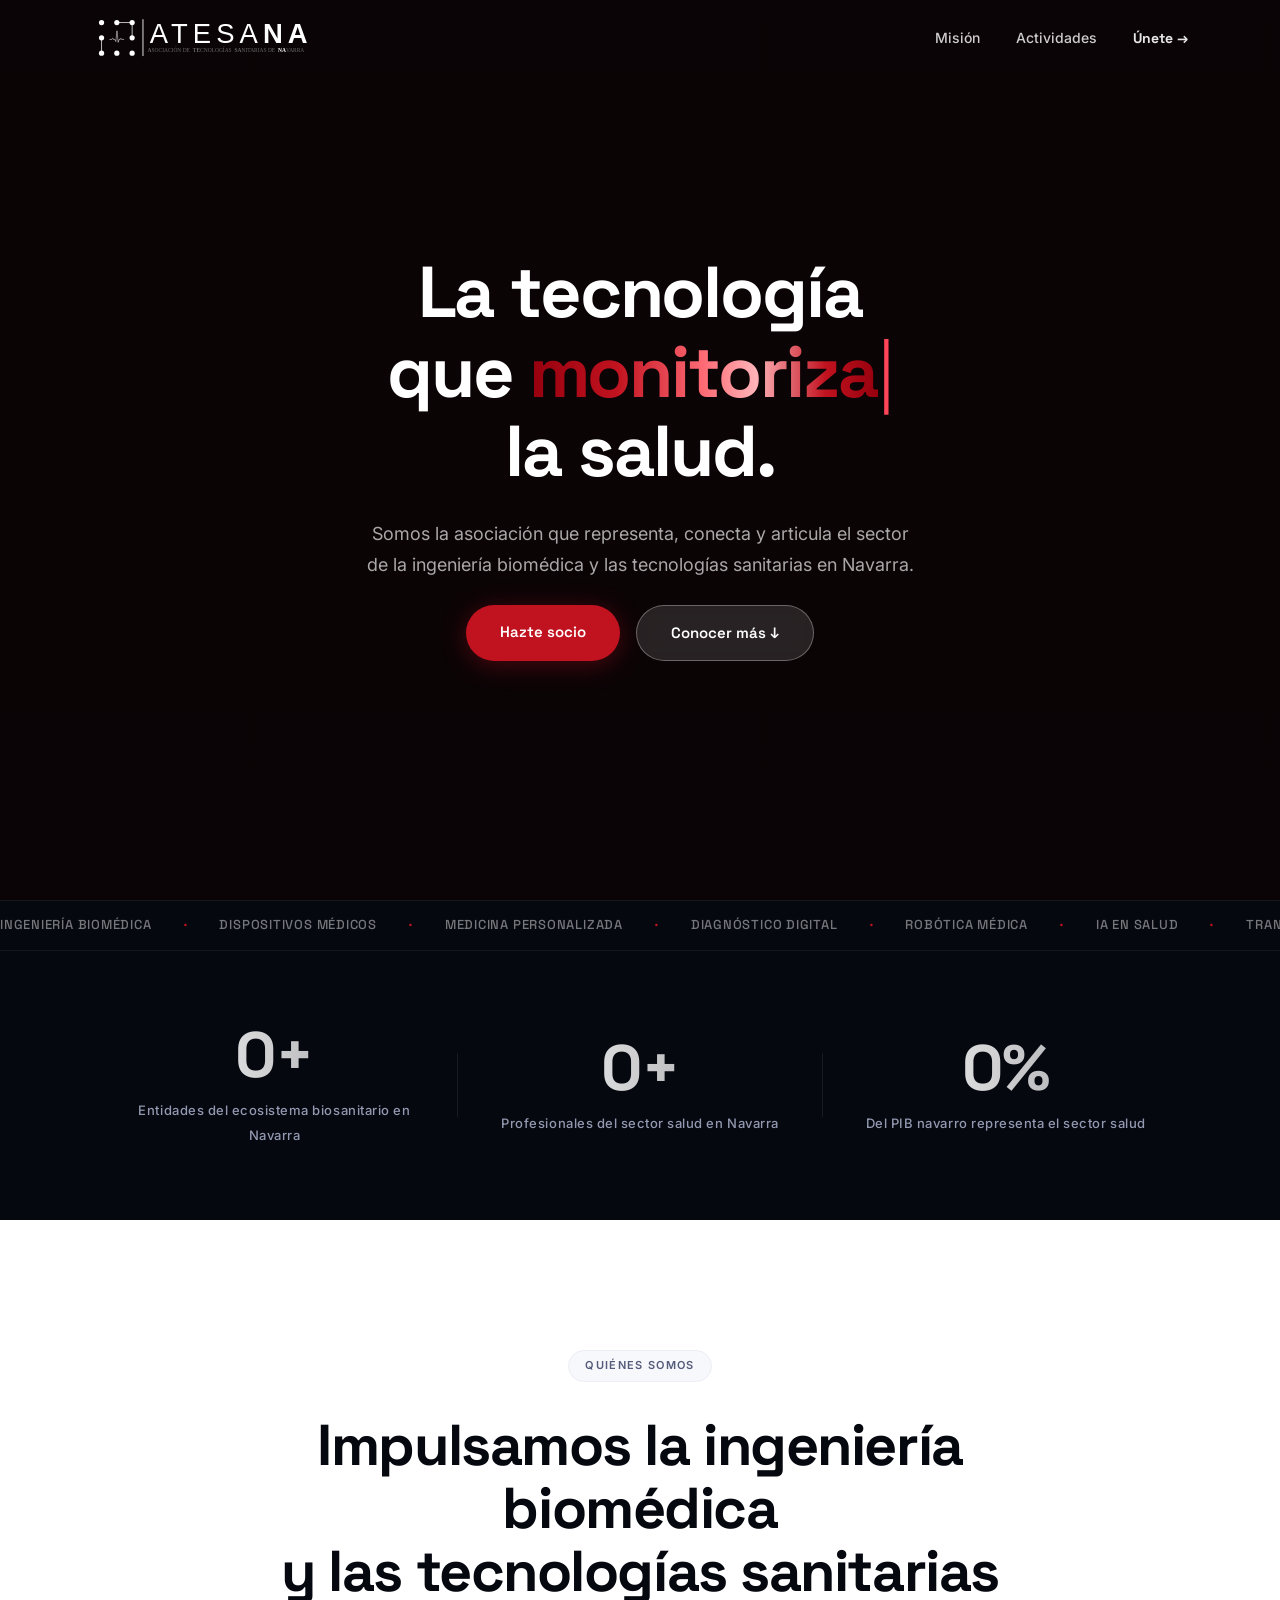
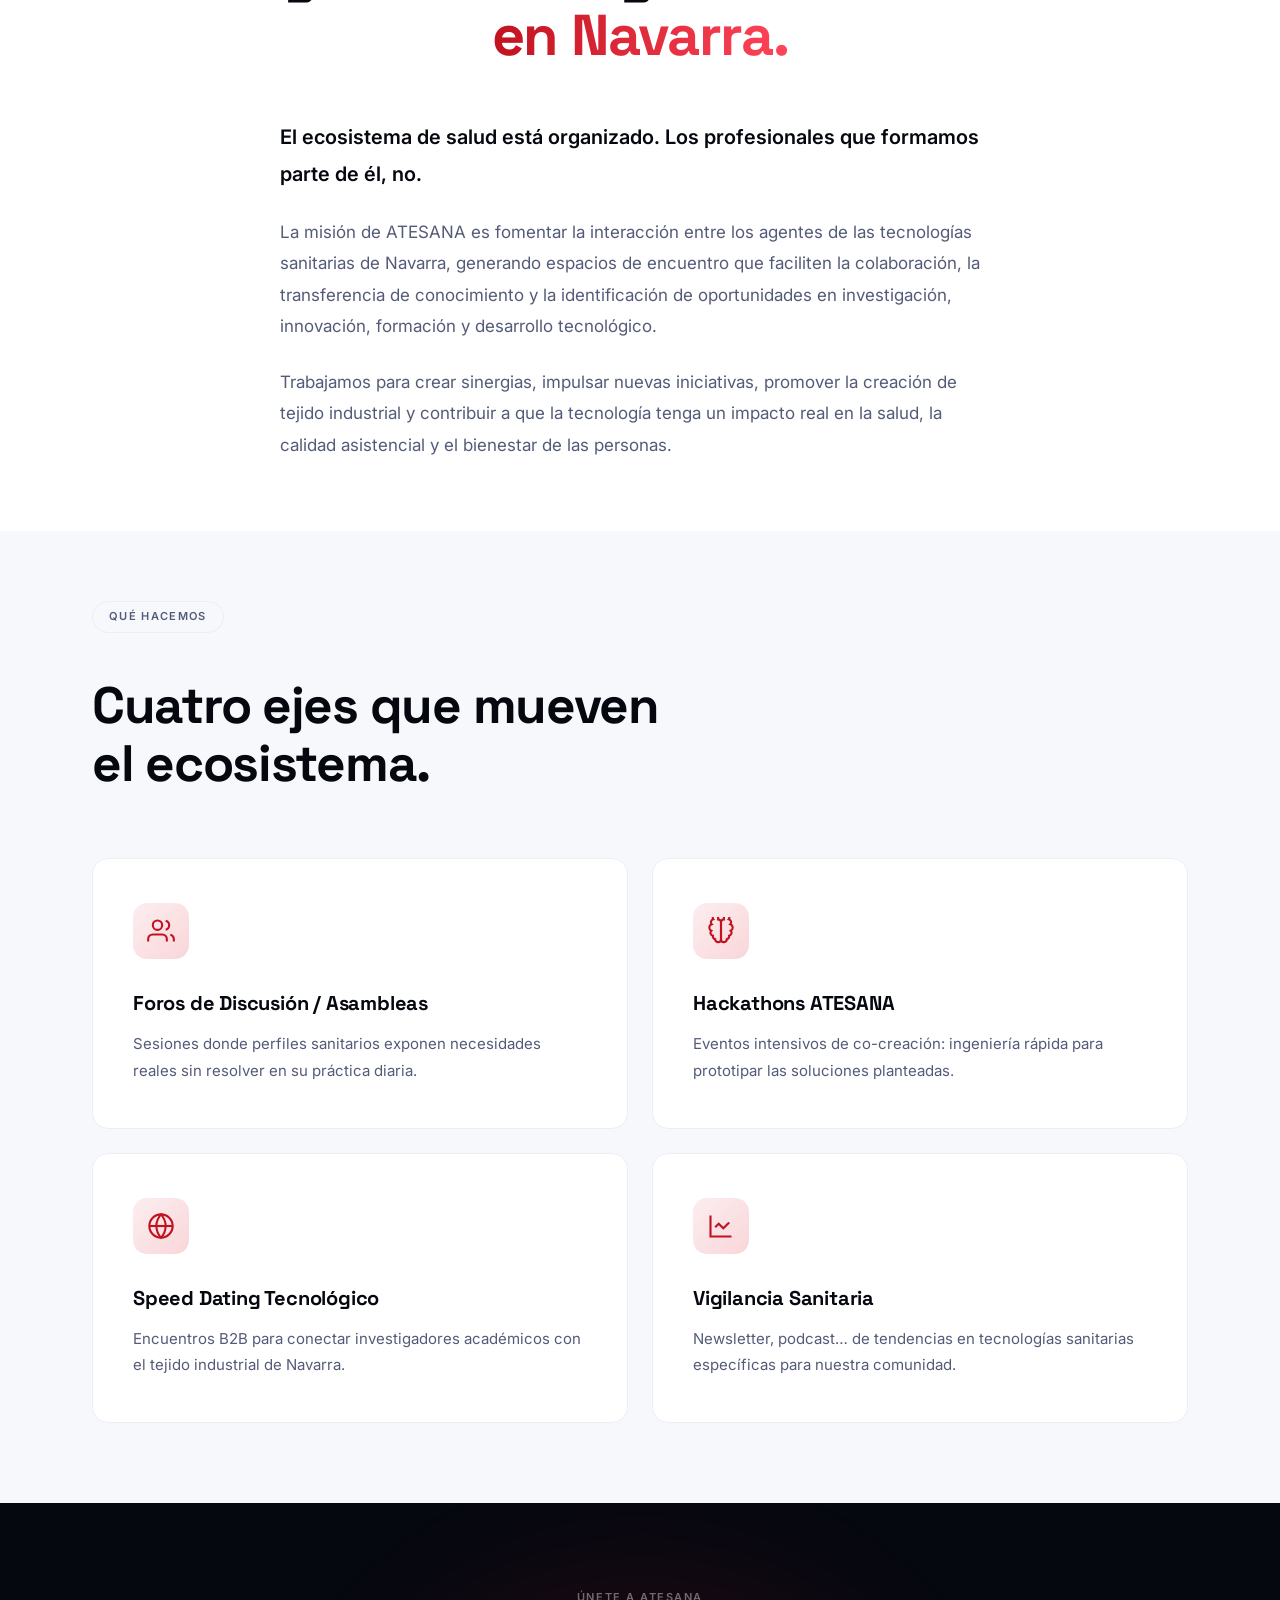
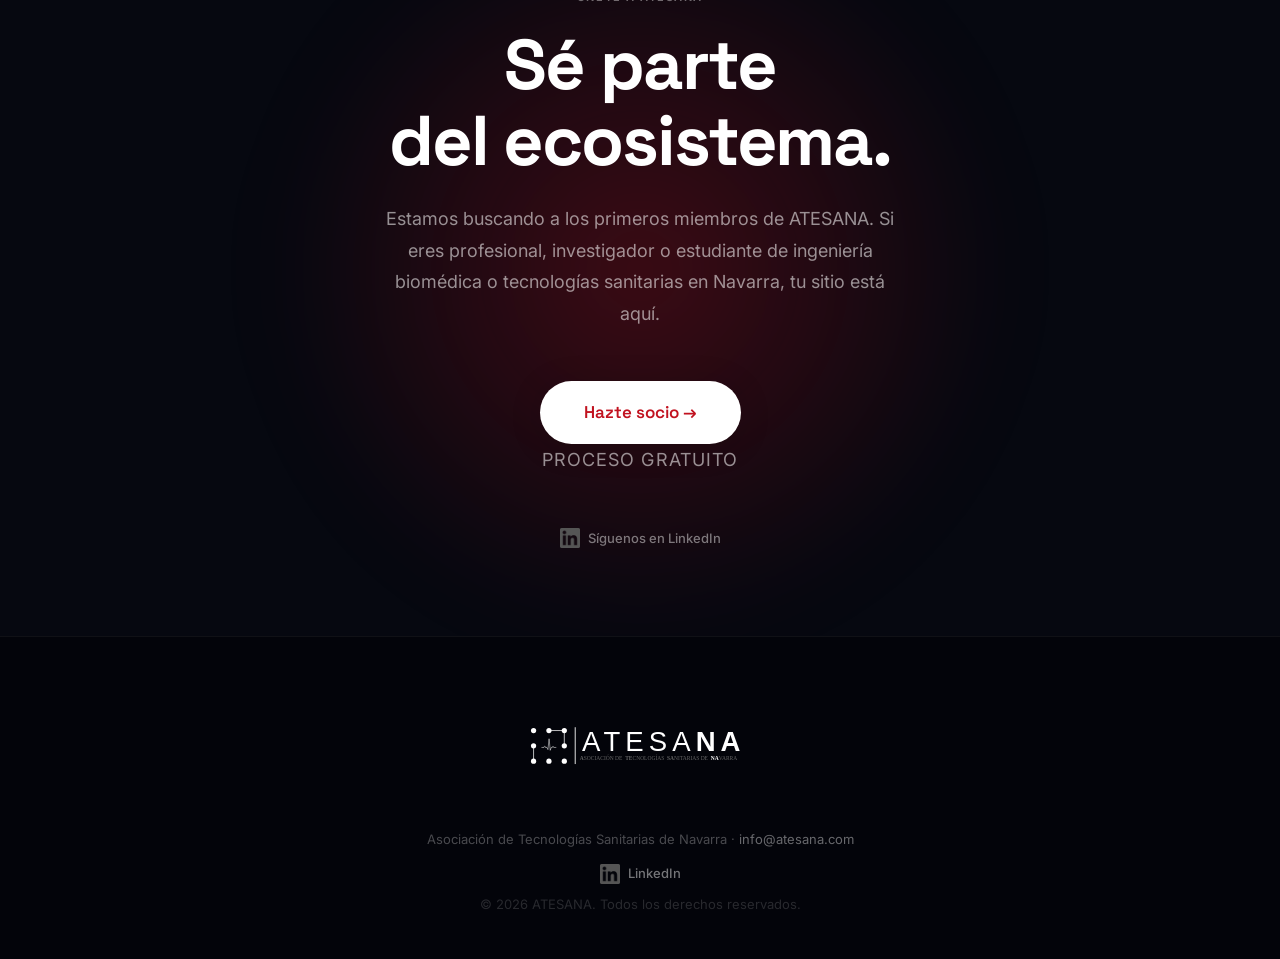
==== index.html @ e088c0d7 "Actualizar textos y espaciados de misión y actividades - Nuevos textos sección misión con tres párra" ====
<!DOCTYPE html>
<html lang="es">
<head>
  <meta charset="UTF-8" />
  <meta name="viewport" content="width=device-width, initial-scale=1.0" />
  <meta name="description" content="ATESANA — Asociación de Tecnologías Sanitarias de Navarra. Impulsamos el ecosistema de innovación en ingeniería biomédica y tecnologías sanitarias." />
  <title>ATESANA — Tecnologías Sanitarias de Navarra</title>
  <link rel="icon" type="image/svg+xml" href="icono.svg" />
<link rel="stylesheet" href="style.css" />
  <link rel="preconnect" href="https://fonts.googleapis.com" />
  <link rel="preconnect" href="https://fonts.gstatic.com" crossorigin />
  <link href="https://fonts.googleapis.com/css2?family=Space+Grotesk:wght@400;500;600;700&family=Inter:wght@400;500&display=swap" rel="stylesheet" />
</head>
<body>

  <!-- NAVBAR -->
  <header class="navbar" id="navbar">
    <div class="container navbar-inner">
      <a href="#" class="logo-wrap">
        <img src="logo_blanco.svg" alt="ATESANA" class="logo-img logo-white" />
        <img src="logo_neutro.svg" alt="ATESANA" class="logo-img logo-dark" />
      </a>
      <nav class="nav-links" id="navLinks">
        <a href="#mision">Misión</a>
        <a href="#actividades">Actividades</a>
        <a href="#afiliacion" class="btn-nav">Únete →</a>
      </nav>
      <button class="hamburger" id="hamburger" aria-label="Abrir menú">
        <span></span><span></span><span></span>
      </button>
    </div>
  </header>

  <!-- HERO -->
  <section class="hero">
    <!-- Vídeo de fondo -->
    <div class="hero-video-wrap">
      <video autoplay muted loop playsinline class="hero-video">
        <source src="ecg.mp4" type="video/mp4" />
      </video>
    </div>
    <!-- Overlay siempre visible, independiente del vídeo -->
    <div class="hero-overlay"></div>

    <div class="container hero-content">
      <h1 class="hero-title">
        <span class="line">La tecnología</span>
        <span class="line line-typewriter">que <em id="typewriter"></em><span class="cursor">|</span></span>
        <span class="line">la salud.</span>
      </h1>
      <p class="hero-sub">
        Somos la asociación que representa, conecta y articula el sector de la ingeniería
        biomédica y las tecnologías sanitarias en Navarra.
      </p>
      <div class="hero-ctas">
        <a href="https://docs.google.com/forms/d/e/1FAIpQLScnvJoT0B8Ntty9Krdf-9sTuZpqs_pztrexTk3yPYQYwxXymA/viewform" target="_blank" rel="noopener noreferrer" class="btn btn-primary">Hazte socio</a>
        <a href="#mision" class="btn btn-outline-white">Conocer más ↓</a>
      </div>
    </div>

  </section>

  <!-- TICKER -->
  <div class="ticker">
    <div class="ticker-track">
      <span>Ingeniería Biomédica</span><span class="ticker-dot">·</span>
      <span>Dispositivos Médicos</span><span class="ticker-dot">·</span>
      <span>Medicina Personalizada</span><span class="ticker-dot">·</span>
      <span>Diagnóstico Digital</span><span class="ticker-dot">·</span>
      <span>Robótica Médica</span><span class="ticker-dot">·</span>
      <span>IA en Salud</span><span class="ticker-dot">·</span>
      <span>Transferencia Tecnológica</span><span class="ticker-dot">·</span>
      <span>I+D+i Sanitario</span><span class="ticker-dot">·</span>
      <span>Telemedicina</span><span class="ticker-dot">·</span>
      <span>Biomecánica</span><span class="ticker-dot">·</span>
      <span>Bioinformática</span><span class="ticker-dot">·</span>
      <span>eHealth</span><span class="ticker-dot">·</span>
      <span>mHealth</span><span class="ticker-dot">·</span>
      <span>Wearables</span><span class="ticker-dot">·</span>
      <span>MedTech</span><span class="ticker-dot">·</span>
      <span>Biosensores</span><span class="ticker-dot">·</span>
      <span>Neuromodulación</span><span class="ticker-dot">·</span>
      <span>Gemelos Digitales</span><span class="ticker-dot">·</span>
      <span>Organ-on-a-chip</span><span class="ticker-dot">·</span>
      <span>Telemonitorización</span><span class="ticker-dot">·</span>
      <!-- duplicado para loop continuo -->
      <span>Ingeniería Biomédica</span><span class="ticker-dot">·</span>
      <span>Dispositivos Médicos</span><span class="ticker-dot">·</span>
      <span>Medicina Personalizada</span><span class="ticker-dot">·</span>
      <span>Diagnóstico Digital</span><span class="ticker-dot">·</span>
      <span>Robótica Médica</span><span class="ticker-dot">·</span>
      <span>IA en Salud</span><span class="ticker-dot">·</span>
      <span>Transferencia Tecnológica</span><span class="ticker-dot">·</span>
      <span>I+D+i Sanitario</span><span class="ticker-dot">·</span>
      <span>Telemedicina</span><span class="ticker-dot">·</span>
      <span>Biomecánica</span><span class="ticker-dot">·</span>
      <span>Bioinformática</span><span class="ticker-dot">·</span>
      <span>eHealth</span><span class="ticker-dot">·</span>
      <span>mHealth</span><span class="ticker-dot">·</span>
      <span>Wearables</span><span class="ticker-dot">·</span>
      <span>MedTech</span><span class="ticker-dot">·</span>
      <span>Biosensores</span><span class="ticker-dot">·</span>
      <span>Neuromodulación</span><span class="ticker-dot">·</span>
      <span>Gemelos Digitales</span><span class="ticker-dot">·</span>
      <span>Organ-on-a-chip</span><span class="ticker-dot">·</span>
      <span>Telemonitorización</span><span class="ticker-dot">·</span>
    </div>
  </div>

  <!-- STATS -->
  <section class="stats">
    <div class="container stats-inner">
      <div class="stat reveal">
        <span class="stat-num" data-target="80" data-suffix="+">0</span>
        <span class="stat-label">Entidades del ecosistema biosanitario en Navarra</span>
      </div>
      <div class="stat-divider"></div>
      <div class="stat reveal reveal-delay-1">
        <span class="stat-num" data-target="31000" data-suffix="+">0</span>
        <span class="stat-label">Profesionales del sector salud en Navarra</span>
      </div>
      <div class="stat-divider"></div>
      <div class="stat reveal reveal-delay-2">
        <span class="stat-num" data-target="11" data-suffix="%">0</span>
        <span class="stat-label">Del PIB navarro representa el sector salud</span>
      </div>
    </div>
  </section>

  <!-- MISIÓN -->
  <section class="mision" id="mision">
    <div class="container mision-inner">
      <div class="mision-tag reveal">Quiénes somos</div>
      <h2 class="mision-title reveal">
        Impulsamos la ingeniería biomédica<br />
        y las tecnologías sanitarias<br />
        <span class="gradient-text">en Navarra.</span>
      </h2>
      <div class="mision-cols">
        <p class="reveal">
          El ecosistema de salud está organizado. Los profesionales que formamos parte de él, no.
        </p>
        <p class="reveal reveal-delay-1">
          La misión de ATESANA es fomentar la interacción entre los agentes de las tecnologías
          sanitarias de Navarra, generando espacios de encuentro que faciliten la colaboración,
          la transferencia de conocimiento y la identificación de oportunidades en investigación,
          innovación, formación y desarrollo tecnológico.
        </p>
        <p class="reveal reveal-delay-2">
          Trabajamos para crear sinergias, impulsar nuevas iniciativas, promover la creación de
          tejido industrial y contribuir a que la tecnología tenga un impacto real en la salud,
          la calidad asistencial y el bienestar de las personas.
        </p>
      </div>
    </div>
  </section>

  <!-- ACTIVIDADES -->
  <section class="beneficios" id="actividades">
    <div class="container">
      <div class="section-head reveal">
        <span class="mision-tag">Qué hacemos</span>
        <h2>Cuatro ejes que mueven<br />el ecosistema.</h2>
      </div>
      <div class="cards">
        <div class="card reveal">
          <div class="card-icon">
            <svg width="28" height="28" viewBox="0 0 24 24" fill="none" stroke="currentColor" stroke-width="1.8"><path d="M17 21v-2a4 4 0 0 0-4-4H5a4 4 0 0 0-4 4v2"/><circle cx="9" cy="7" r="4"/><path d="M23 21v-2a4 4 0 0 0-3-3.87"/><path d="M16 3.13a4 4 0 0 1 0 7.75"/></svg>
          </div>
          <h3>Foros de Discusión / Asambleas</h3>
          <p>Sesiones donde perfiles sanitarios exponen necesidades reales sin resolver en su práctica diaria.</p>
        </div>
        <div class="card reveal reveal-delay-1">
          <div class="card-icon">
            <svg width="28" height="28" viewBox="0 0 24 24" fill="none" stroke="currentColor" stroke-width="1.8"><path d="M9.5 2A2.5 2.5 0 0 1 12 4.5v15a2.5 2.5 0 0 1-4.96-.46 2.5 2.5 0 0 1-1.98-3 2.5 2.5 0 0 1-1.32-4.24 3 3 0 0 1 .34-5.58 2.5 2.5 0 0 1 1.32-4.24 2.5 2.5 0 0 1 4.1-2.98Z"/><path d="M14.5 2A2.5 2.5 0 0 0 12 4.5v15a2.5 2.5 0 0 0 4.96-.46 2.5 2.5 0 0 0 1.98-3 2.5 2.5 0 0 0 1.32-4.24 3 3 0 0 0-.34-5.58 2.5 2.5 0 0 0-1.32-4.24 2.5 2.5 0 0 0-4.1-2.98Z"/></svg>
          </div>
          <h3>Hackathons ATESANA</h3>
          <p>Eventos intensivos de co-creación: ingeniería rápida para prototipar las soluciones planteadas.</p>
        </div>
        <div class="card reveal reveal-delay-2">
          <div class="card-icon">
            <svg width="28" height="28" viewBox="0 0 24 24" fill="none" stroke="currentColor" stroke-width="1.8"><circle cx="12" cy="12" r="10"/><line x1="2" y1="12" x2="22" y2="12"/><path d="M12 2a15.3 15.3 0 0 1 4 10 15.3 15.3 0 0 1-4 10 15.3 15.3 0 0 1-4-10 15.3 15.3 0 0 1 4-10z"/></svg>
          </div>
          <h3>Speed Dating Tecnológico</h3>
          <p>Encuentros B2B para conectar investigadores académicos con el tejido industrial de Navarra.</p>
        </div>
        <div class="card reveal reveal-delay-3">
          <div class="card-icon">
            <svg width="28" height="28" viewBox="0 0 24 24" fill="none" stroke="currentColor" stroke-width="1.8"><path d="M3 3v18h18"/><path d="m19 9-5 5-4-4-3 3"/></svg>
          </div>
          <h3>Vigilancia Sanitaria</h3>
          <p>Newsletter, podcast… de tendencias en tecnologías sanitarias específicas para nuestra comunidad.</p>
        </div>
      </div>
    </div>
  </section>

  <!-- CTA -->
  <section class="cta-section" id="afiliacion">
    <div class="cta-deco"><div class="cta-blob"></div></div>
    <div class="container cta-inner reveal">
      <span class="eyebrow eyebrow-white">Únete a ATESANA</span>
      <h2>Sé parte<br />del ecosistema.</h2>
      <p>
        Estamos buscando a los primeros miembros de ATESANA. Si eres profesional,
        investigador o estudiante de ingeniería biomédica o tecnologías sanitarias
        en Navarra, tu sitio está aquí.
      </p>
      <a href="https://docs.google.com/forms/d/e/1FAIpQLScnvJoT0B8Ntty9Krdf-9sTuZpqs_pztrexTk3yPYQYwxXymA/viewform" target="_blank" rel="noopener noreferrer" class="btn btn-white">
        Hazte socio →
      </a>
      <p class="cta-note">Proceso gratuito</p>
      <a href="https://www.linkedin.com/company/atesana/" target="_blank" rel="noopener noreferrer" class="linkedin-link">
        <img src="gray.png" alt="LinkedIn" class="linkedin-logo-img" width="20" height="20" style="width:20px;height:20px;object-fit:contain;flex-shrink:0;" />
        Síguenos en LinkedIn
      </a>
    </div>
  </section>

  <!-- FOOTER -->
  <footer class="footer">
    <div class="container footer-inner">
      <img src="logo_blanco.svg" alt="ATESANA" class="footer-logo-img" />
      <p>Asociación de Tecnologías Sanitarias de Navarra · <a href="mailto:info@atesana.com">info@atesana.com</a></p>
      <a href="https://www.linkedin.com/company/atesana/" target="_blank" rel="noopener noreferrer" class="linkedin-link linkedin-link-footer">
        <img src="gray.png" alt="LinkedIn" class="linkedin-logo-img" width="20" height="20" style="width:20px;height:20px;object-fit:contain;flex-shrink:0;" />
        LinkedIn
      </a>
      <p class="footer-copy">© 2026 ATESANA. Todos los derechos reservados.</p>
    </div>
  </footer>

  <script>
    // Navbar scroll
    const navbar = document.getElementById('navbar');
    window.addEventListener('scroll', () => {
      navbar.classList.toggle('scrolled', window.scrollY > 60);
    });

    // Hamburger
    const hamburger = document.getElementById('hamburger');
    const navLinks = document.getElementById('navLinks');
    hamburger.addEventListener('click', () => {
      navLinks.classList.toggle('open');
      hamburger.classList.toggle('active');
    });
    navLinks.querySelectorAll('a').forEach(link => {
      link.addEventListener('click', () => {
        navLinks.classList.remove('open');
        hamburger.classList.remove('active');
      });
    });

    // Scroll reveal
    const revealObserver = new IntersectionObserver((entries) => {
      entries.forEach(e => { if (e.isIntersecting) e.target.classList.add('visible'); });
    }, { threshold: 0.1 });
    document.querySelectorAll('.reveal').forEach(el => revealObserver.observe(el));

    // Typewriter
    const words = ['monitoriza', 'diagnostica', 'personaliza', 'reinventa'];
    let wi = 0, ci = 0, deleting = false;
    const tw = document.getElementById('typewriter');
    function type() {
      const word = words[wi];
      if (!deleting) {
        tw.textContent = word.slice(0, ++ci);
        if (ci === word.length) { deleting = true; setTimeout(type, 1800); return; }
      } else {
        tw.textContent = word.slice(0, --ci);
        if (ci === 0) { deleting = false; wi = (wi + 1) % words.length; }
      }
      setTimeout(type, deleting ? 60 : 100);
    }
    type();

    // Counter animation — se repite cada vez que entra en pantalla
    const counterTimers = new Map();
    const counterObserver = new IntersectionObserver((entries) => {
      entries.forEach(e => {
        const el = e.target;
        if (el.dataset.static) return;
        if (counterTimers.has(el)) { clearInterval(counterTimers.get(el)); counterTimers.delete(el); }
        if (!e.isIntersecting) {
          el.textContent = '0' + (el.dataset.suffix || '');
          return;
        }
        const target = +el.dataset.target;
        const suffix = el.dataset.suffix || '';
        let current = 0;
        const step = target / 60;
        const timer = setInterval(() => {
          current = Math.min(current + step, target);
          el.textContent = Math.round(current).toLocaleString('es-ES') + suffix;
          if (current >= target) { clearInterval(timer); counterTimers.delete(el); }
        }, 1600 / 60);
        counterTimers.set(el, timer);
      });
    }, { threshold: 0.5 });
    document.querySelectorAll('.stat-num').forEach(el => counterObserver.observe(el));

    // ECG line draw
    const ecgLine = document.querySelector('.ecg-line');
    if (ecgLine) {
      const len = 2000;
      ecgLine.style.strokeDasharray = len;
      ecgLine.style.strokeDashoffset = len;
      setTimeout(() => {
        ecgLine.style.transition = 'stroke-dashoffset 2.5s ease';
        ecgLine.style.strokeDashoffset = 0;
      }, 600);
    }
  </script>

</body>
</html>
---- style.css ----
/* ===== Reset ===== */
*, *::before, *::after { box-sizing: border-box; margin: 0; padding: 0; }

:root {
  --blue:      #C1121F;
  --blue-lt:   #FF4558;
  --blue-dk:   #96000D;
  --black:     #060810;
  --gray-50:   #F7F8FC;
  --gray-100:  #EDEEF4;
  --gray-400:  #9299B0;
  --gray-600:  #545B78;
  --white:     #FFFFFF;
  --radius:    16px;
  --font-head: 'Space Grotesk', sans-serif;
  --font-body: 'Inter', sans-serif;
}

html { scroll-behavior: smooth; }
body {
  font-family: var(--font-body);
  color: var(--black);
  background: var(--white);
  line-height: 1.6;
  overflow-x: hidden;
}
.container { max-width: 1160px; margin: 0 auto; padding: 0 32px; }

/* ===== Scroll Reveal ===== */
.reveal {
  opacity: 0;
  transform: translateY(32px);
  transition: opacity .75s cubic-bezier(.16,1,.3,1), transform .75s cubic-bezier(.16,1,.3,1);
}
.reveal.visible { opacity: 1; transform: none; }
.reveal-delay-1 { transition-delay: .12s; }
.reveal-delay-2 { transition-delay: .24s; }
.reveal-delay-3 { transition-delay: .36s; }

/* ===== Buttons ===== */
.btn {
  display: inline-block;
  padding: 15px 34px;
  border-radius: 100px;
  font-family: var(--font-head);
  font-weight: 600;
  font-size: 15px;
  text-decoration: none;
  cursor: pointer;
  transition: all .22s ease;
  white-space: nowrap;
}
.btn-primary {
  background: var(--blue);
  color: var(--white);
  box-shadow: 0 4px 24px rgba(193,18,31,.35);
}
.btn-primary:hover {
  background: var(--blue-dk);
  transform: translateY(-2px);
  box-shadow: 0 8px 32px rgba(193,18,31,.45);
}
.btn-outline-white {
  background: rgba(255,255,255,.12);
  color: var(--white);
  border: 1.5px solid rgba(255,255,255,.3);
  backdrop-filter: blur(8px);
}
.btn-outline-white:hover { background: rgba(255,255,255,.22); transform: translateY(-2px); }
.btn-white {
  background: var(--white);
  color: var(--blue);
  font-size: 17px;
  padding: 18px 44px;
  box-shadow: 0 4px 32px rgba(0,0,0,.15);
}
.btn-white:hover { transform: translateY(-2px); box-shadow: 0 10px 44px rgba(0,0,0,.2); }

/* ===== Navbar ===== */
.navbar {
  position: fixed;
  top: 0; left: 0; right: 0;
  z-index: 100;
  transition: background .35s, box-shadow .35s;
}
.navbar.scrolled {
  background: rgba(255,255,255,.94);
  backdrop-filter: blur(20px);
  box-shadow: 0 1px 0 var(--gray-100);
}
.navbar-inner {
  display: flex;
  align-items: center;
  justify-content: space-between;
  height: 76px;
}

/* Logo con símbolo + nombre + subtítulo */
.logo-wrap {
  display: flex;
  align-items: center;
  gap: 10px;
  text-decoration: none;
}
.logo-symbol {
  color: var(--blue);
  display: flex;
  align-items: center;
  justify-content: center;
  background: rgba(0,87,255,.12);
  border-radius: 8px;
  width: 36px; height: 36px;
  flex-shrink: 0;
  transition: background .3s;
}
.navbar.scrolled .logo-symbol { background: rgba(0,87,255,.1); }
.logo-img {
  height: 130px;
  width: auto;
  object-fit: contain;
  transition: opacity .3s;
}
.logo-white { display: block; }
.logo-dark  { display: none; }
.navbar.scrolled .logo-white { display: none; }
.navbar.scrolled .logo-dark  { display: block; }
.logo-text {
  display: flex;
  flex-direction: column;
  gap: 1px;
}
.logo-name {
  font-family: var(--font-head);
  font-size: 17px;
  font-weight: 700;
  color: var(--white);
  letter-spacing: .08em;
  line-height: 1;
  transition: color .3s;
}
.logo-sub {
  font-family: var(--font-body);
  font-size: 10px;
  font-weight: 400;
  color: rgba(255,255,255,.5);
  letter-spacing: .04em;
  line-height: 1;
  transition: color .3s;
}
.logo-sub b {
  font-weight: 700;
  color: var(--blue-lt);
}
.navbar.scrolled .logo-name { color: var(--black); }
.navbar.scrolled .logo-sub { color: var(--gray-400); }
.navbar.scrolled .logo-sub b { color: var(--blue); }

.nav-links { display: flex; align-items: center; gap: 36px; }
.nav-links a {
  font-size: 14px;
  font-weight: 500;
  color: rgba(255,255,255,.8);
  text-decoration: none;
  transition: color .2s;
}
.nav-links a:hover { color: var(--white); }
.navbar.scrolled .nav-links a { color: var(--gray-600); }
.navbar.scrolled .nav-links a:hover { color: var(--black); }
.btn-nav { color: rgba(255,255,255,.9) !important; font-weight: 700 !important; font-family: var(--font-head) !important; }
.navbar.scrolled .btn-nav { color: var(--blue) !important; }

.hamburger {
  display: none; flex-direction: column; gap: 5px;
  background: none; border: none; cursor: pointer; padding: 4px;
}
.hamburger span {
  display: block; width: 22px; height: 2px;
  background: var(--white); border-radius: 2px; transition: all .25s;
}
.navbar.scrolled .hamburger span { background: var(--black); }
.hamburger.active span:nth-child(1) { transform: translateY(7px) rotate(45deg); }
.hamburger.active span:nth-child(2) { opacity: 0; }
.hamburger.active span:nth-child(3) { transform: translateY(-7px) rotate(-45deg); }

/* ===== HERO ===== */
.hero {
  position: relative;
  height: 100vh;
  min-height: 600px;
  display: flex;
  align-items: center;
  justify-content: center;
  overflow: hidden;
  text-align: center;
  background: #0d0405; /* fallback si el vídeo no carga */
  padding-top: 136px;  /* navbar + margen superior */
  padding-bottom: 120px; /* respiro antes del ticker */
}

/* Video background */
.hero-video-wrap {
  position: absolute;
  inset: 0;
  z-index: 0;
}
.hero-video {
  width: 100%; height: 100%;
  object-fit: cover;
  object-position: center;
}

/* Overlay fuera del wrapper del vídeo, siempre visible */
.hero-overlay {
  position: absolute;
  inset: 0;
  z-index: 1;
  background: linear-gradient(
    180deg,
    rgba(10,4,6,.72) 0%,
    rgba(10,4,6,.55) 50%,
    rgba(10,4,6,.80) 100%
  );
}

/* ECG line decoration */
.hero-ecg-line {
  position: absolute;
  bottom: 80px; left: 0; right: 0;
  z-index: 3;
  height: 80px;
  opacity: .45;
}
.hero-ecg-line svg { width: 100%; height: 100%; }
.ecg-line {
  fill: none;
  stroke: #FF4558;
  stroke-width: 2;
  stroke-linecap: round;
  stroke-linejoin: round;
  filter: drop-shadow(0 0 6px rgba(255,69,88,.8));
}

/* Hero content */
.hero-content {
  position: relative;
  z-index: 4;
  max-width: 860px;
  padding-top: 0;
  padding-bottom: 0;
}
.hero-eyebrow {
  display: inline-block;
  font-size: 11px;
  font-weight: 600;
  letter-spacing: .18em;
  text-transform: uppercase;
  color: rgba(255,255,255,.55);
  margin-bottom: 16px;
}
.hero-title {
  font-family: var(--font-head);
  font-size: clamp(40px, 6vw, 72px);
  font-weight: 700;
  line-height: 1.05;
  letter-spacing: -.03em;
  color: var(--white);
  margin-bottom: 28px;
  display: flex;
  flex-direction: column;
  gap: 4px;
}
.hero-title .line { display: block; }
.hero-title .line-typewriter {
  display: block;
  min-height: 1.05em;
  white-space: nowrap;
}
.hero-title em {
  font-style: normal;
  background: linear-gradient(90deg, #96000D 0%, #C1121F 25%, #FF6B75 50%, #FFB3B8 65%, #C1121F 85%, #96000D 100%);
  -webkit-background-clip: text;
  -webkit-text-fill-color: transparent;
  background-clip: text;
}
.cursor {
  display: inline-block;
  color: #FF4558;
  animation: blink .7s step-end infinite;
  font-weight: 300;
}
@keyframes blink { 0%,100% { opacity: 1; } 50% { opacity: 0; } }

.hero-sub {
  font-size: 18px;
  color: rgba(255,255,255,.65);
  max-width: 560px;
  margin: 0 auto 24px;
  line-height: 1.75;
}
.hero-ctas { display: flex; gap: 16px; justify-content: center; flex-wrap: wrap; }

/* Scroll hint */
.hero-scroll-hint {
  position: absolute;
  bottom: 28px; left: 50%;
  transform: translateX(-50%);
  z-index: 4;
  display: flex;
  flex-direction: column;
  align-items: center;
  gap: 8px;
  color: rgba(255,255,255,.35);
  font-size: 10px;
  font-weight: 600;
  letter-spacing: .15em;
  text-transform: uppercase;
}
.scroll-line {
  width: 1px; height: 40px;
  background: linear-gradient(to bottom, rgba(255,255,255,.35), transparent);
  animation: scrollPulse 2s ease-in-out infinite;
}
@keyframes scrollPulse {
  0%,100% { opacity: .4; transform: scaleY(1); }
  50%      { opacity: 1; transform: scaleY(1.2); }
}

/* ===== Ticker ===== */
.ticker {
  background: var(--black);
  padding: 14px 0;
  overflow: hidden;
  border-top: 1px solid rgba(255,255,255,.06);
  border-bottom: 1px solid rgba(255,255,255,.06);
}
.ticker-track {
  display: flex;
  gap: 32px;
  width: max-content;
  animation: ticker 30s linear infinite;
  white-space: nowrap;
}
.ticker-track span {
  font-family: var(--font-head);
  font-size: 13px;
  font-weight: 500;
  color: rgba(255,255,255,.45);
  letter-spacing: .06em;
  text-transform: uppercase;
}
.ticker-dot {
  color: var(--blue) !important;
  font-weight: 700 !important;
}
@keyframes ticker {
  from { transform: translateX(0); }
  to   { transform: translateX(-50%); }
}

/* ===== Stats ===== */
.stats {
  background: var(--black);
  padding: 72px 0;
}
.stats-inner {
  display: flex;
  align-items: center;
  justify-content: center;
}
.stat { flex: 1; text-align: center; padding: 0 40px; }
.stat-num {
  display: block;
  font-family: var(--font-head);
  font-size: clamp(44px, 5vw, 68px);
  font-weight: 700;
  letter-spacing: -.02em;
  line-height: 1;
  margin-bottom: 10px;
  background: linear-gradient(90deg, var(--white), rgba(255,255,255,.6));
  -webkit-background-clip: text;
  -webkit-text-fill-color: transparent;
  background-clip: text;
}
.stat-label {
  font-size: 13px;
  color: var(--gray-400);
  font-weight: 500;
  letter-spacing: .04em;
}
.stat-divider { width: 1px; height: 64px; background: rgba(255,255,255,.08); flex-shrink: 0; }

/* ===== Misión ===== */
.mision { padding: 130px 0 70px; background: var(--white); }
.mision-inner { max-width: 920px; text-align: center; }
.mision-tag {
  display: inline-block;
  background: var(--gray-50);
  color: var(--gray-600);
  font-size: 11px;
  font-weight: 600;
  letter-spacing: .12em;
  text-transform: uppercase;
  padding: 6px 16px;
  border-radius: 100px;
  border: 1px solid var(--gray-100);
  margin-bottom: 32px;
}
.mision-title {
  font-family: var(--font-head);
  font-size: clamp(36px, 4.5vw, 62px);
  font-weight: 700;
  line-height: 1.1;
  letter-spacing: -.025em;
  margin-bottom: 52px;
}
.gradient-text {
  background: linear-gradient(90deg, var(--blue), var(--blue-lt));
  -webkit-background-clip: text;
  -webkit-text-fill-color: transparent;
  background-clip: text;
}
.mision-cols { display: flex; flex-direction: column; gap: 24px; max-width: 720px; margin: 0 auto; }
.mision-cols p { font-size: 17px; color: var(--gray-600); line-height: 1.85; text-align: left; }
.mision-cols p:first-child { font-size: 20px; font-weight: 600; color: var(--gray-900); }

/* ===== Beneficios ===== */
.beneficios { padding: 70px 0 80px; background: var(--gray-50); position: relative; overflow: hidden; }
.eyebrow {
  display: inline-block;
  font-size: 11px;
  font-weight: 600;
  letter-spacing: .14em;
  text-transform: uppercase;
  color: var(--blue);
  margin-bottom: 16px;
}
.section-head { margin-bottom: 64px; }
.section-head h2 {
  font-family: var(--font-head);
  font-size: clamp(32px, 4vw, 52px);
  font-weight: 700;
  letter-spacing: -.025em;
  line-height: 1.15;
  margin-top: 12px;
}
.cards { display: grid; grid-template-columns: repeat(2, 1fr); gap: 24px; }
.card {
  background: var(--white);
  border: 1px solid var(--gray-100);
  border-radius: var(--radius);
  padding: 44px 40px;
  transition: transform .3s ease, box-shadow .3s ease, border-color .3s ease;
  cursor: default;
}
.card:hover {
  transform: translateY(-8px);
  box-shadow: 0 20px 60px rgba(0,0,0,.09);
  border-color: rgba(0,87,255,.18);
}
.card-icon {
  width: 56px; height: 56px;
  background: linear-gradient(135deg, #FCEEF0, #F9D6D9);
  border-radius: 14px;
  display: flex;
  align-items: center;
  justify-content: center;
  color: var(--blue);
  margin-bottom: 28px;
  transition: transform .3s ease;
}
.card:hover .card-icon { transform: scale(1.1); }
.card h3 {
  font-family: var(--font-head);
  font-size: 20px;
  font-weight: 700;
  margin-bottom: 12px;
  letter-spacing: -.01em;
}
.card p { font-size: 15px; color: var(--gray-600); line-height: 1.75; }

/* ===== CTA ===== */
.cta-section {
  position: relative;
  background: var(--black);
  padding: 80px 0 80px;
  overflow: hidden;
  text-align: center;
}
.cta-deco { position: absolute; inset: 0; pointer-events: none; }
.cta-blob {
  position: absolute;
  width: 800px; height: 800px;
  border-radius: 50%;
  background: radial-gradient(circle, rgba(193,18,31,.3), transparent 65%);
  top: 50%; left: 50%;
  transform: translate(-50%, -50%);
  filter: blur(40px);
}
.cta-inner { position: relative; z-index: 1; max-width: 680px; margin: 0 auto; }
.eyebrow-white { color: rgba(255,255,255,.4) !important; margin-bottom: 20px; }
.cta-inner h2 {
  font-family: var(--font-head);
  font-size: clamp(40px, 5.5vw, 72px);
  font-weight: 700;
  color: var(--white);
  letter-spacing: -.03em;
  line-height: 1.08;
  margin-bottom: 24px;
}
.cta-inner p {
  font-size: 18px;
  color: rgba(255,255,255,.55);
  max-width: 520px;
  margin: 0 auto 52px;
  line-height: 1.75;
}
.cta-note {
  margin-top: 22px;
  font-size: 12px;
  color: rgba(255,255,255,.28);
  letter-spacing: .06em;
  text-transform: uppercase;
}

/* ===== Footer ===== */
.footer {
  background: #03040A;
  padding: 44px 0;
  text-align: center;
  border-top: 1px solid rgba(255,255,255,.05);
}
.footer-inner { display: flex; flex-direction: column; align-items: center; gap: 10px; }
.footer-logo-img { height: 130px; width: auto; margin-bottom: 8px; }
.footer-logo-wrap {
  display: flex; align-items: center; gap: 8px; margin-bottom: 4px;
}
.footer-logo-symbol {
  color: var(--blue);
  display: flex; align-items: center; justify-content: center;
  background: rgba(0,87,255,.15);
  border-radius: 6px;
  width: 28px; height: 28px;
}
.footer-logo-name {
  font-family: var(--font-head);
  font-size: 16px;
  font-weight: 700;
  color: rgba(255,255,255,.85);
  letter-spacing: .08em;
}
.footer p { font-size: 13px; color: rgba(255,255,255,.28); }
.footer p a { color: rgba(255,255,255,.4); text-decoration: none; }
.footer p a:hover { color: rgba(255,255,255,.75); }
.footer-copy { font-size: 12px; color: rgba(255,255,255,.15) !important; }
.linkedin-link {
  display: inline-flex;
  align-items: center;
  gap: 8px;
  color: rgba(255,255,255,.45);
  text-decoration: none;
  font-size: 13px;
  font-weight: 500;
  transition: color .2s;
}
.linkedin-link:hover { color: var(--white); }
.linkedin-link-footer { margin-top: 4px; }
.linkedin-logo-img { width: 20px; height: 20px; object-fit: contain; display: block; flex-shrink: 0; }

/* ===== Responsive ===== */
@media (max-width: 900px) {
  .mision-cols { gap: 20px; }
  .cards { grid-template-columns: 1fr; }
}
@media (max-width: 640px) {
  .hamburger { display: flex; }
  .nav-links {
    display: none; flex-direction: column; gap: 0;
    position: fixed;
    top: 72px; left: 0; right: 0;
    background: rgba(255,255,255,.97);
    backdrop-filter: blur(20px);
    padding: 16px 32px 32px;
    box-shadow: 0 16px 40px rgba(0,0,0,.12);
    border-bottom: 1px solid var(--gray-100);
  }
  .nav-links.open { display: flex; }
  .nav-links a { color: var(--gray-600) !important; padding: 14px 0; border-bottom: 1px solid var(--gray-100); font-size: 16px; }
  .btn-nav { color: var(--blue) !important; }
  .stats-inner { flex-direction: column; gap: 44px; }
  .stat-divider { width: 60px; height: 1px; }
  .hero-ecg-line { bottom: 60px; }
  .mision, .beneficios, .cta-section { padding: 80px 0; }
  .container { padding: 0 20px; }
  .card { padding: 32px 28px; }
}
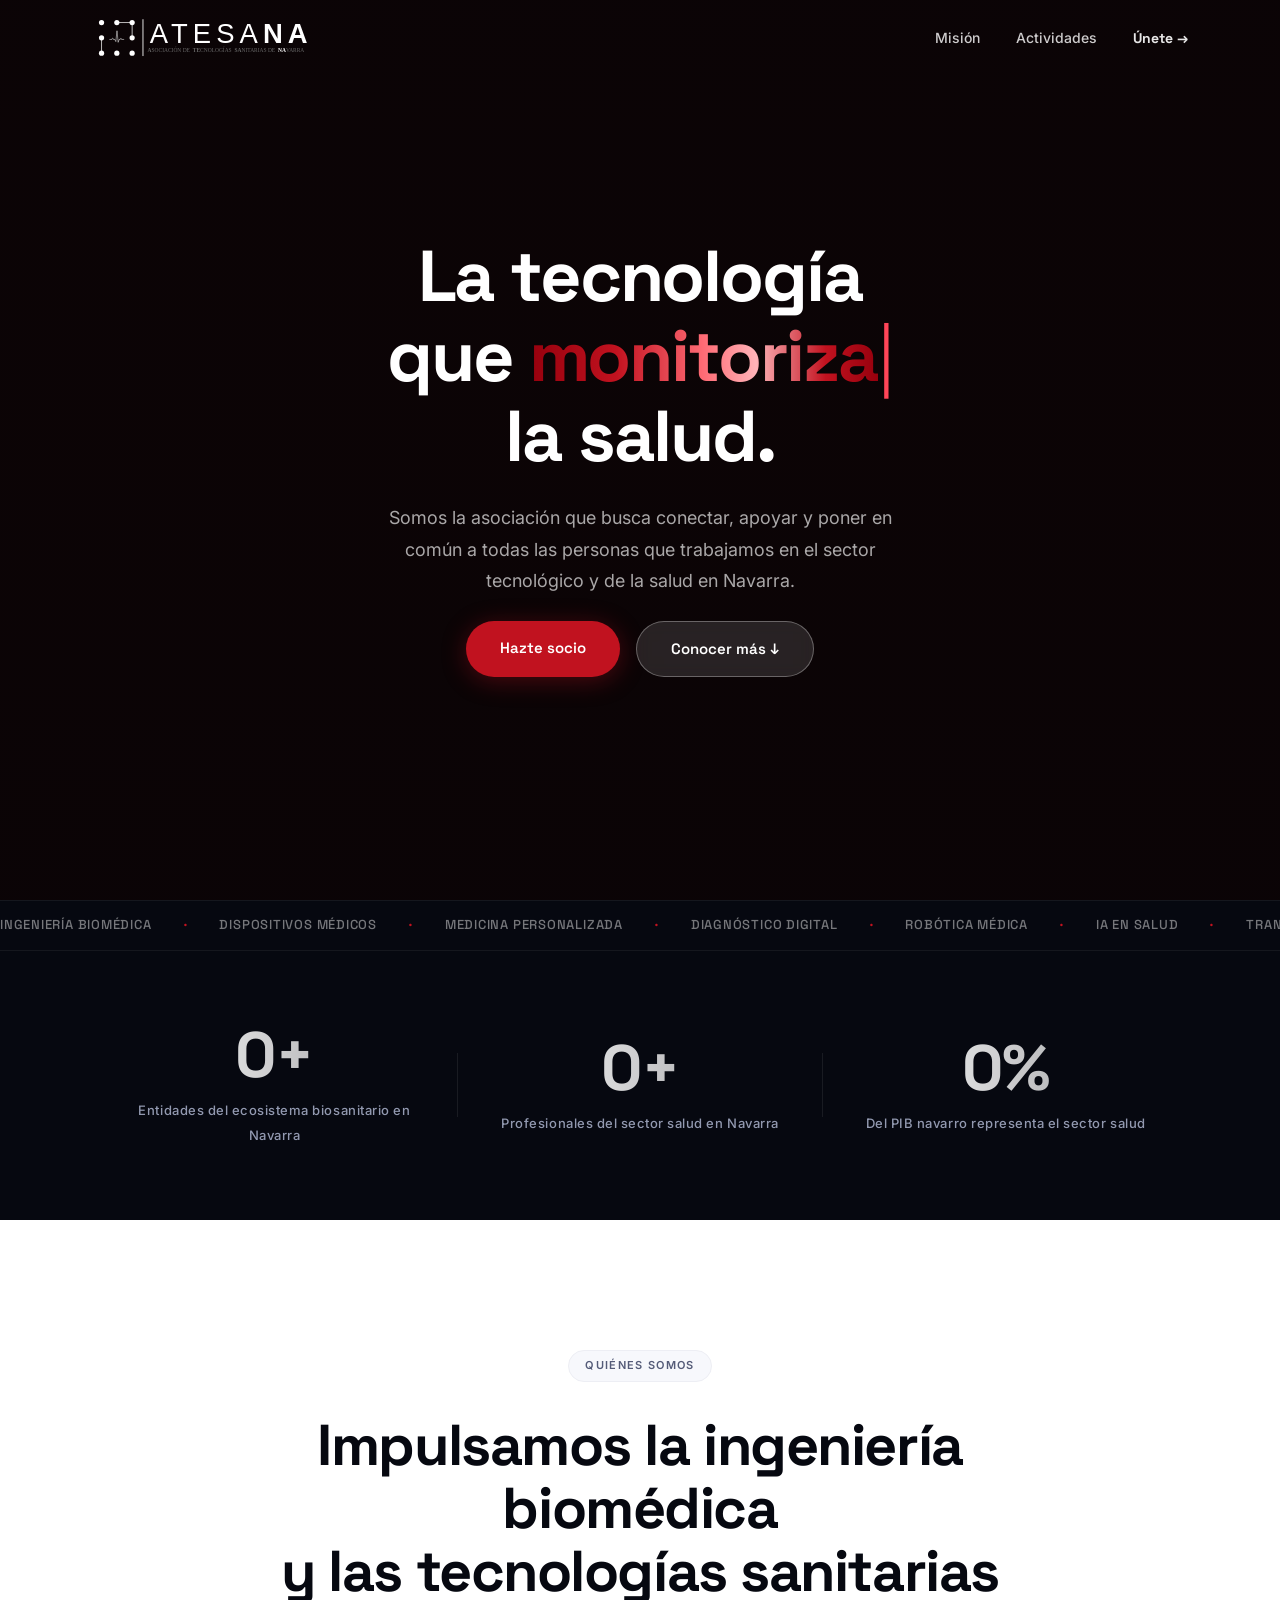
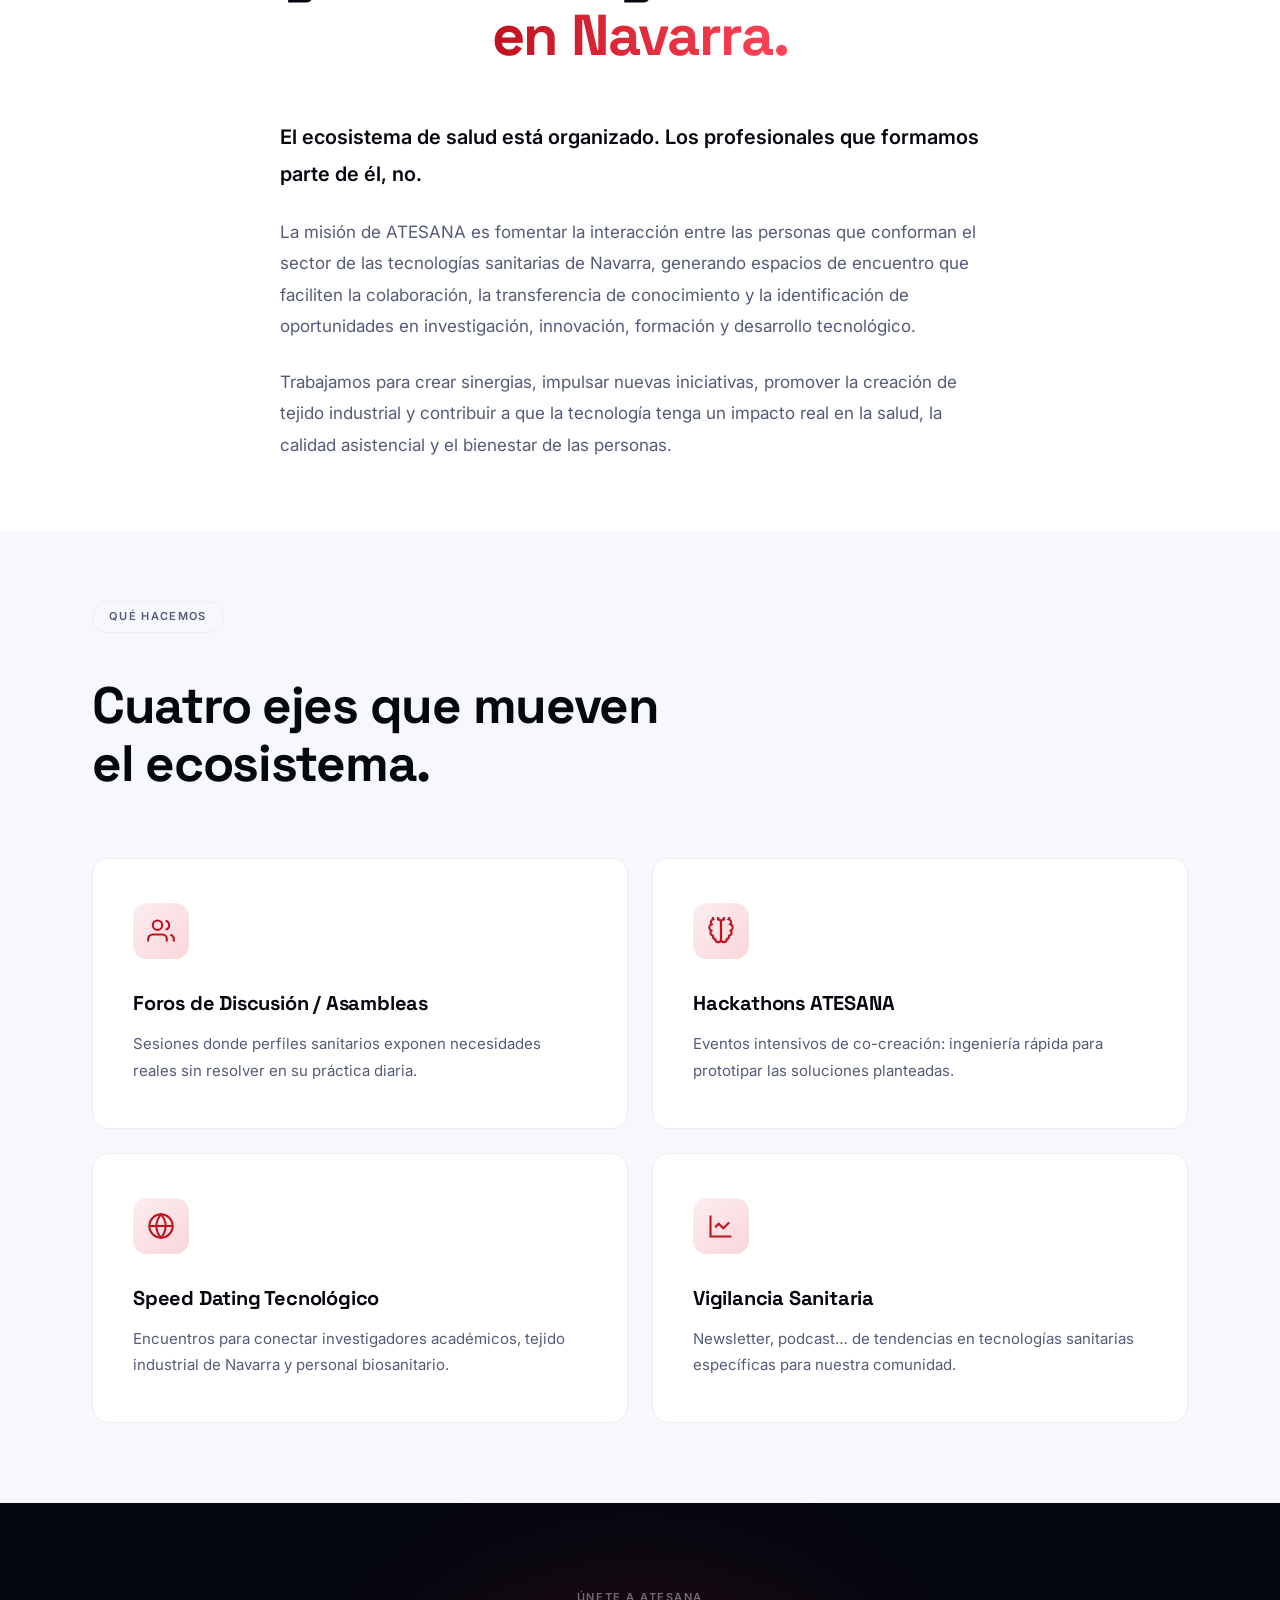
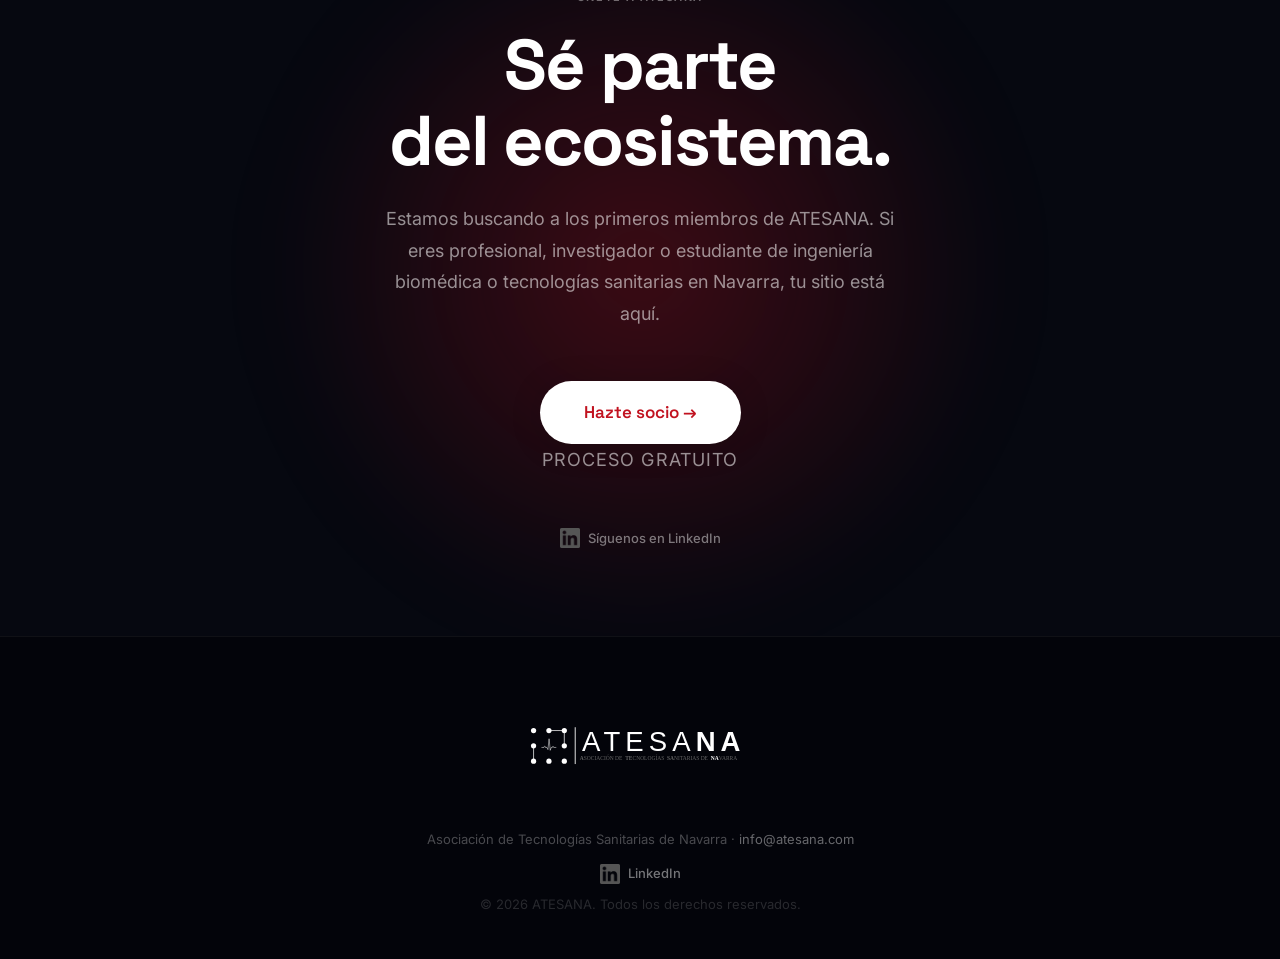
==== commit 24f2b110: "Actualizar textos hero, misión y speed dating Co-Authored-By: Claude Sonnet 4.6 <noreply@anthropic.c" ====
--- a/index.html
+++ b/index.html
@@ -49,8 +49,8 @@
         <span class="line">la salud.</span>
       </h1>
       <p class="hero-sub">
-        Somos la asociación que representa, conecta y articula el sector de la ingeniería
-        biomédica y las tecnologías sanitarias en Navarra.
+        Somos la asociación que busca conectar, apoyar y poner en común a todas las personas
+        que trabajamos en el sector tecnológico y de la salud en Navarra.
       </p>
       <div class="hero-ctas">
         <a href="https://docs.google.com/forms/d/e/1FAIpQLScnvJoT0B8Ntty9Krdf-9sTuZpqs_pztrexTk3yPYQYwxXymA/viewform" target="_blank" rel="noopener noreferrer" class="btn btn-primary">Hazte socio</a>
@@ -141,7 +141,7 @@
           El ecosistema de salud está organizado. Los profesionales que formamos parte de él, no.
         </p>
         <p class="reveal reveal-delay-1">
-          La misión de ATESANA es fomentar la interacción entre los agentes de las tecnologías
+          La misión de ATESANA es fomentar la interacción entre las personas que conforman el sector de las tecnologías
           sanitarias de Navarra, generando espacios de encuentro que faciliten la colaboración,
           la transferencia de conocimiento y la identificación de oportunidades en investigación,
           innovación, formación y desarrollo tecnológico.
@@ -182,7 +182,7 @@
             <svg width="28" height="28" viewBox="0 0 24 24" fill="none" stroke="currentColor" stroke-width="1.8"><circle cx="12" cy="12" r="10"/><line x1="2" y1="12" x2="22" y2="12"/><path d="M12 2a15.3 15.3 0 0 1 4 10 15.3 15.3 0 0 1-4 10 15.3 15.3 0 0 1-4-10 15.3 15.3 0 0 1 4-10z"/></svg>
           </div>
           <h3>Speed Dating Tecnológico</h3>
-          <p>Encuentros B2B para conectar investigadores académicos con el tejido industrial de Navarra.</p>
+          <p>Encuentros para conectar investigadores académicos, tejido industrial de Navarra y personal biosanitario.</p>
         </div>
         <div class="card reveal reveal-delay-3">
           <div class="card-icon">
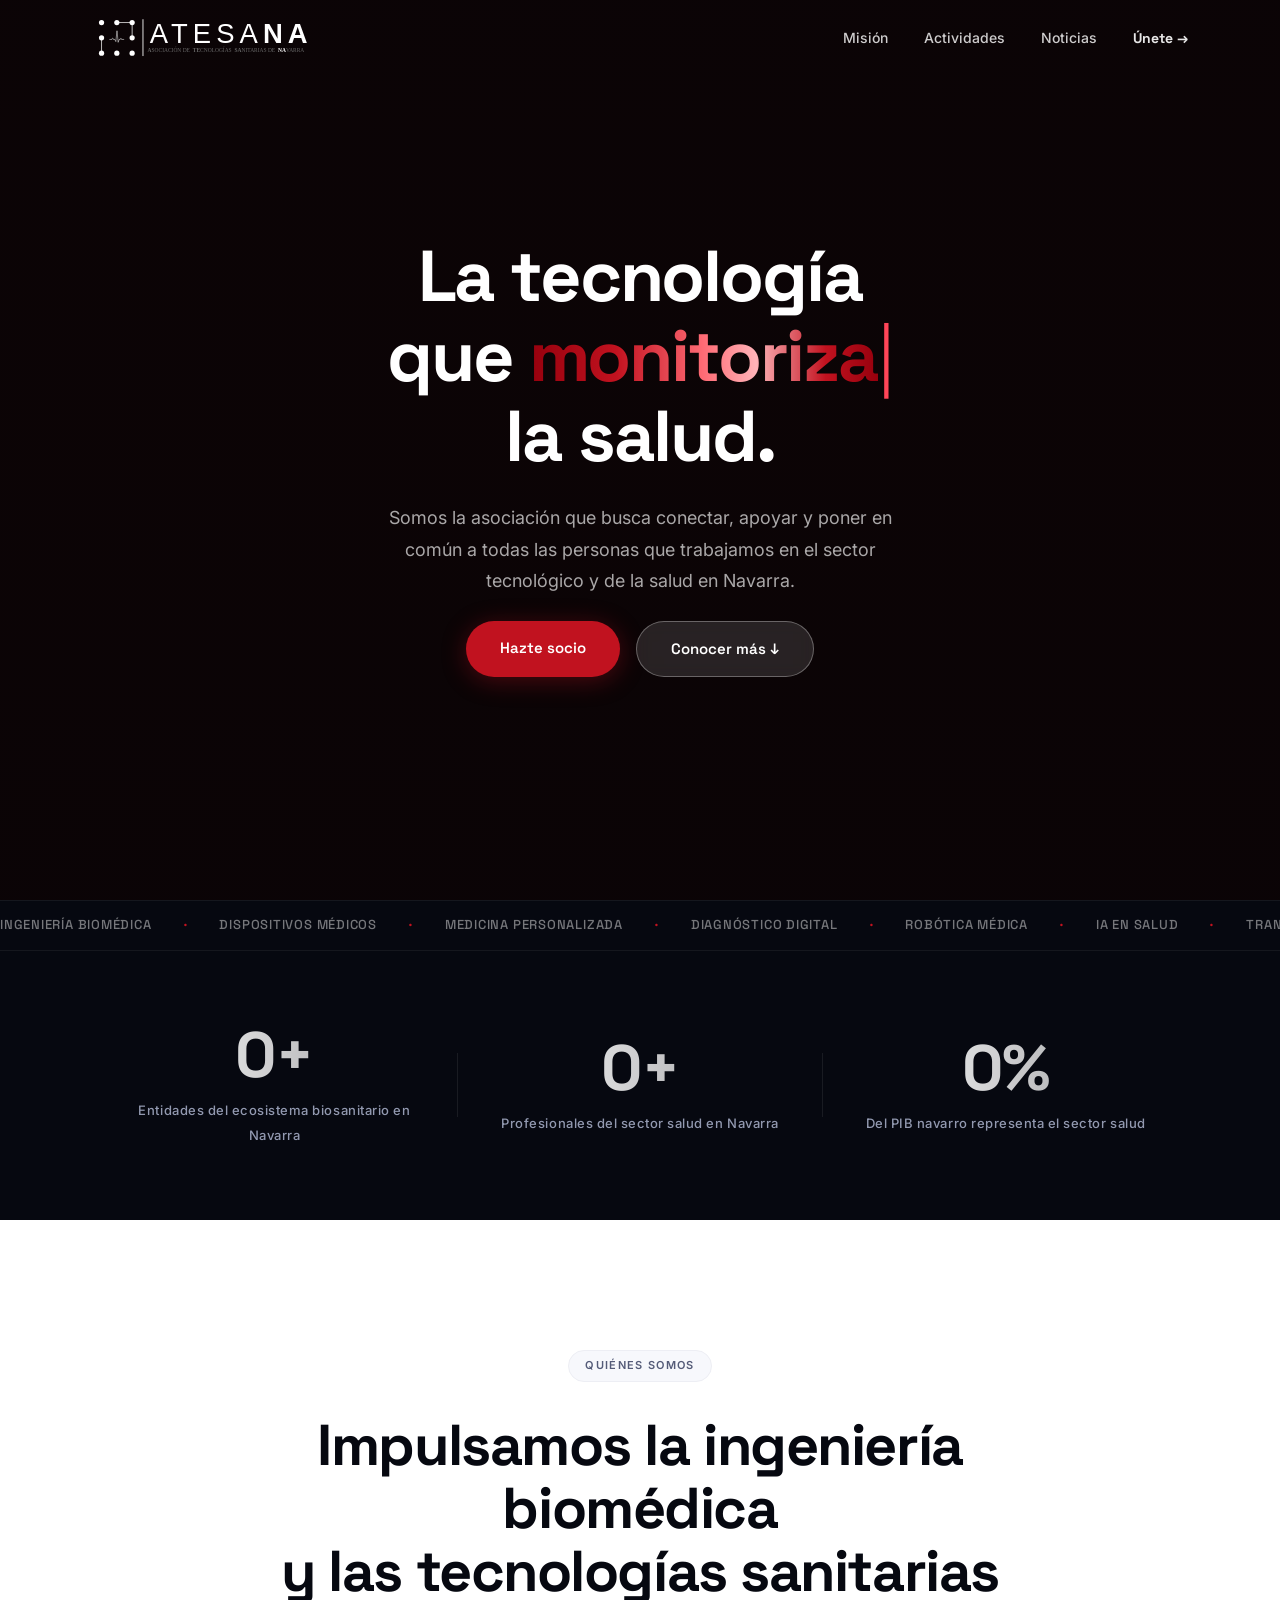
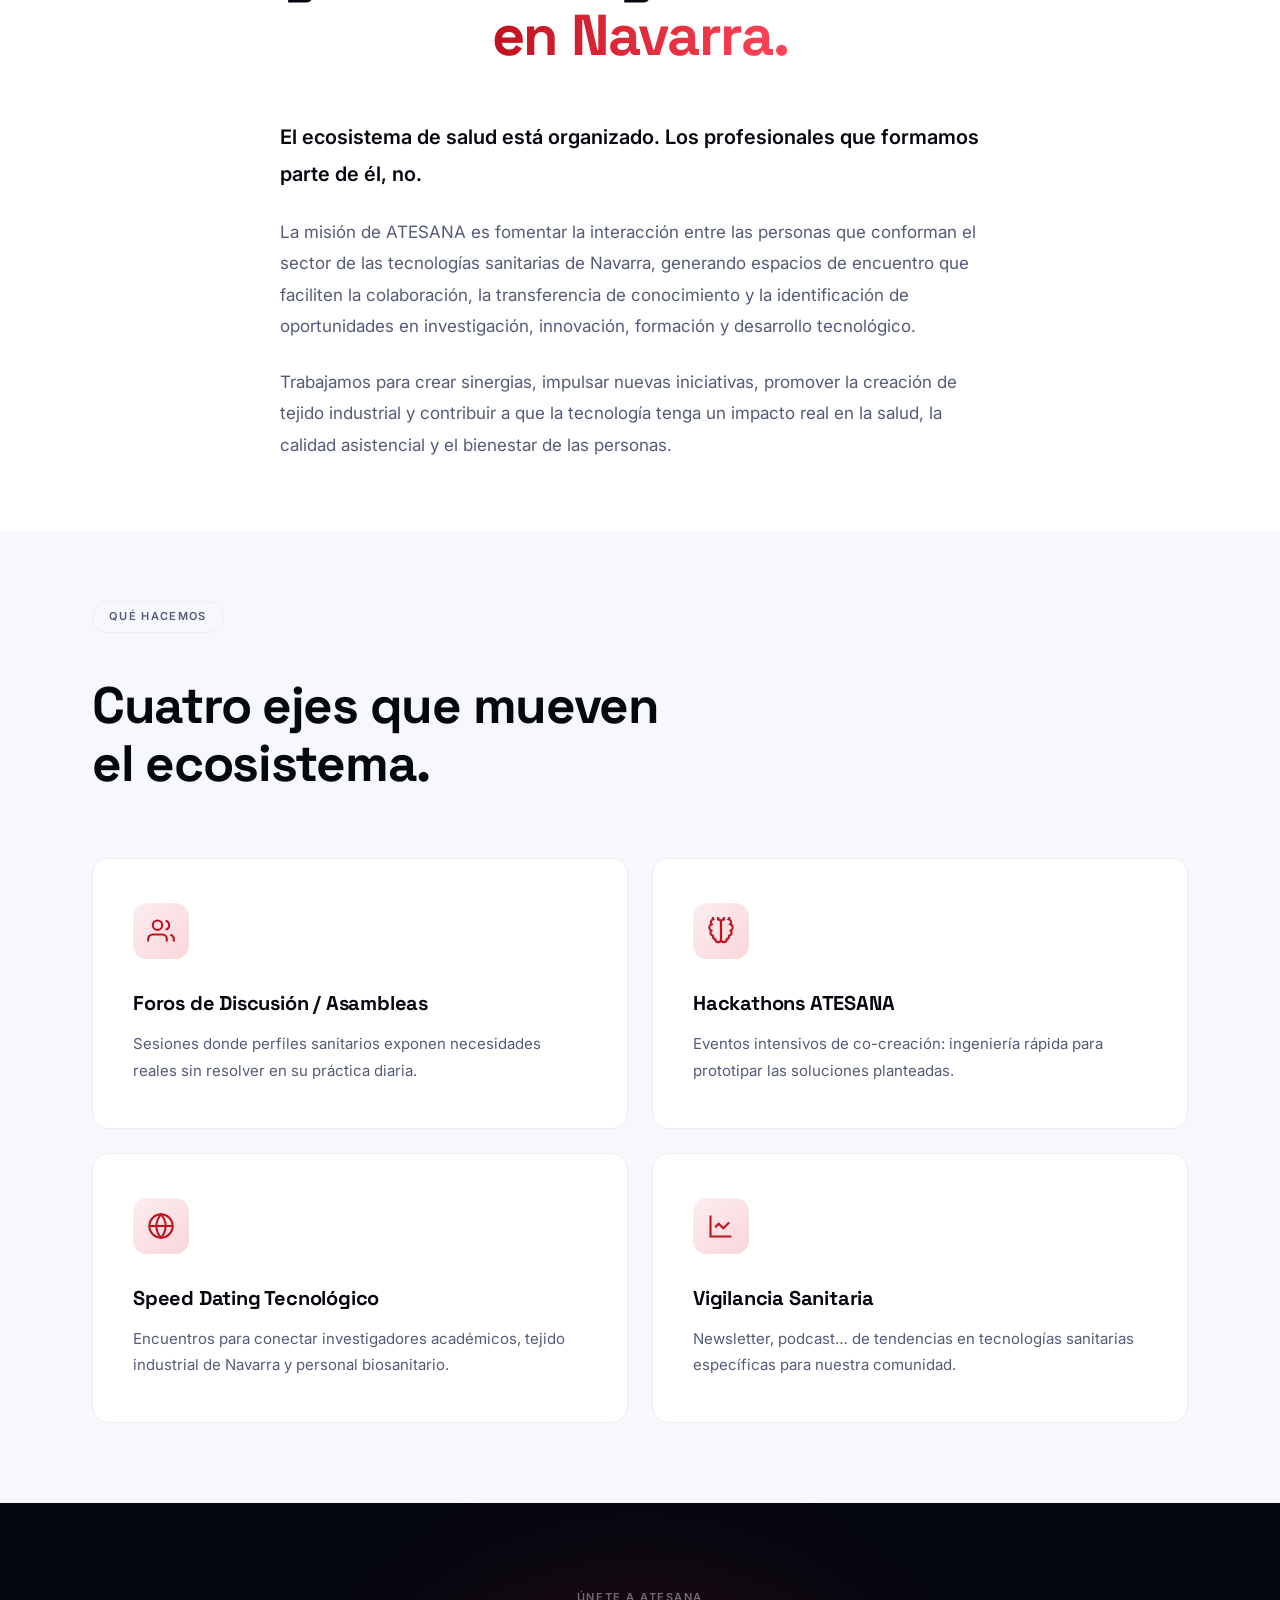
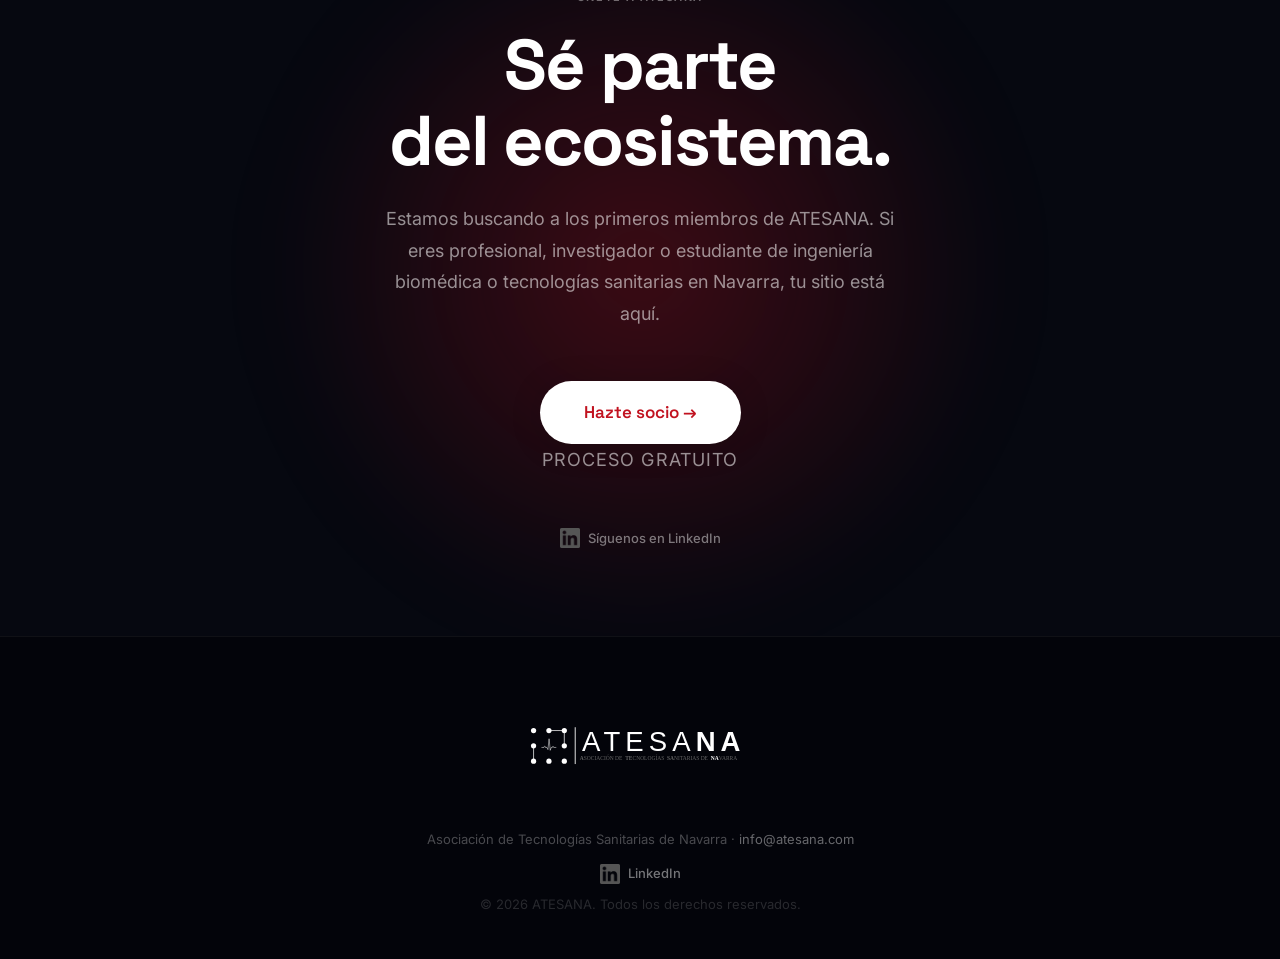
==== commit 5c682c8a: "Añadir sección de noticias con página dedicada por artículo - Nueva página noticias.html con grid de" ====
--- a/index.html
+++ b/index.html
@@ -23,6 +23,7 @@
       <nav class="nav-links" id="navLinks">
         <a href="#mision">Misión</a>
         <a href="#actividades">Actividades</a>
+        <a href="noticias.html">Noticias</a>
         <a href="#afiliacion" class="btn-nav">Únete →</a>
       </nav>
       <button class="hamburger" id="hamburger" aria-label="Abrir menú">
--- a/style.css
+++ b/style.css
@@ -566,10 +566,210 @@
 .linkedin-link-footer { margin-top: 4px; }
 .linkedin-logo-img { width: 20px; height: 20px; object-fit: contain; display: block; flex-shrink: 0; }
 
+/* ===== Article page ===== */
+.article-header {
+  padding: 108px 0 48px;
+  background: var(--white);
+  text-align: center;
+  border-bottom: 1px solid var(--gray-100);
+}
+.article-back {
+  display: inline-flex;
+  align-items: center;
+  gap: 6px;
+  font-size: 13px;
+  font-weight: 500;
+  color: var(--gray-400);
+  text-decoration: none;
+  margin-bottom: 28px;
+  transition: color .2s;
+}
+.article-back:hover { color: var(--black); }
+.article-meta {
+  display: flex;
+  align-items: center;
+  justify-content: center;
+  gap: 12px;
+  margin-bottom: 16px;
+}
+.article-date {
+  font-size: 13px;
+  color: var(--gray-400);
+  font-weight: 500;
+}
+.article-title {
+  font-family: var(--font-head);
+  font-size: clamp(26px, 3.5vw, 44px);
+  font-weight: 700;
+  letter-spacing: -.025em;
+  line-height: 1.15;
+  max-width: 760px;
+  margin: 0 auto;
+}
+.article-hero-img {
+  display: block;
+  width: 100%;
+  max-width: 640px;
+  height: auto;
+  margin: 32px auto 0;
+  border-radius: 12px;
+}
+.article-body {
+  max-width: 680px;
+  margin: 0 auto;
+  padding: 56px 32px 100px;
+}
+.article-body p {
+  font-size: 17px;
+  color: var(--gray-600);
+  line-height: 1.85;
+  margin-bottom: 24px;
+}
+.article-body blockquote {
+  border-left: 3px solid var(--blue);
+  padding: 2px 0 2px 24px;
+  margin: 36px 0;
+}
+.article-body blockquote p {
+  font-size: 19px;
+  font-style: italic;
+  color: var(--black);
+  font-weight: 500;
+  margin-bottom: 0;
+}
+
+/* ===== Nav active link ===== */
+.nav-active { color: var(--blue) !important; font-weight: 600 !important; }
+.navbar:not(.scrolled) .nav-active { color: var(--white) !important; opacity: 1; }
+
+/* ===== Page header (noticias.html) ===== */
+.page-header {
+  padding: 108px 0 32px;
+  background: var(--white);
+  text-align: center;
+}
+.page-header .mision-tag { margin-bottom: 8px; }
+.page-header-title {
+  font-family: var(--font-head);
+  font-size: clamp(28px, 3.5vw, 44px);
+  font-weight: 700;
+  letter-spacing: -.03em;
+  line-height: 1.05;
+  margin: 10px 0 12px;
+}
+.page-header-sub {
+  font-size: 15px;
+  color: var(--gray-400);
+  max-width: 480px;
+  margin: 0 auto;
+  line-height: 1.65;
+}
+
+/* ===== News section ===== */
+.news-section {
+  padding: 0 0 80px;
+  background: var(--gray-50);
+}
+.news-grid {
+  display: grid;
+  grid-template-columns: repeat(3, 1fr);
+  gap: 24px;
+}
+.news-empty {
+  text-align: center;
+  color: var(--gray-400);
+  font-size: 16px;
+  padding: 80px 0;
+  line-height: 1.75;
+}
+
+/* ===== News card ===== */
+.news-card {
+  background: var(--white);
+  border: 1px solid var(--gray-100);
+  border-radius: var(--radius);
+  overflow: hidden;
+  display: flex;
+  flex-direction: column;
+  transition: transform .3s ease, box-shadow .3s ease, border-color .3s ease;
+}
+.news-card:hover {
+  transform: translateY(-6px);
+  box-shadow: 0 16px 48px rgba(0,0,0,.09);
+  border-color: rgba(193,18,31,.15);
+}
+.news-card-img {
+  width: 100%;
+  aspect-ratio: 16/9;
+  overflow: hidden;
+  background: var(--gray-100);
+}
+.news-card-img img {
+  width: 100%;
+  height: 100%;
+  object-fit: cover;
+  transition: transform .4s ease;
+}
+.news-card:hover .news-card-img img { transform: scale(1.04); }
+.news-card-body {
+  padding: 28px 28px 32px;
+  display: flex;
+  flex-direction: column;
+  flex: 1;
+}
+.news-badge {
+  display: inline-block;
+  background: linear-gradient(135deg, #FCEEF0, #F9D6D9);
+  color: var(--blue);
+  font-size: 11px;
+  font-weight: 600;
+  letter-spacing: .1em;
+  text-transform: uppercase;
+  padding: 4px 12px;
+  border-radius: 100px;
+  margin-bottom: 14px;
+  width: fit-content;
+}
+.news-card-title {
+  font-family: var(--font-head);
+  font-size: 18px;
+  font-weight: 700;
+  letter-spacing: -.01em;
+  line-height: 1.35;
+  margin-bottom: 10px;
+}
+.news-card-date {
+  display: block;
+  font-size: 12px;
+  color: var(--gray-400);
+  font-weight: 500;
+  letter-spacing: .04em;
+  margin-bottom: 14px;
+}
+.news-card-summary {
+  font-size: 14px;
+  color: var(--gray-600);
+  line-height: 1.75;
+  flex: 1;
+  margin-bottom: 20px;
+}
+.news-card-link {
+  display: inline-block;
+  font-family: var(--font-head);
+  font-size: 13px;
+  font-weight: 700;
+  color: var(--blue);
+  text-decoration: none;
+  transition: color .2s, gap .2s;
+  margin-top: auto;
+}
+.news-card-link:hover { color: var(--blue-dk); }
+
 /* ===== Responsive ===== */
 @media (max-width: 900px) {
   .mision-cols { gap: 20px; }
   .cards { grid-template-columns: 1fr; }
+  .news-grid { grid-template-columns: repeat(2, 1fr); }
 }
 @media (max-width: 640px) {
   .hamburger { display: flex; }
@@ -590,6 +790,8 @@
   .stat-divider { width: 60px; height: 1px; }
   .hero-ecg-line { bottom: 60px; }
   .mision, .beneficios, .cta-section { padding: 80px 0; }
+  .news-grid { grid-template-columns: 1fr; }
+  .page-header { padding: 120px 0 48px; }
   .container { padding: 0 20px; }
   .card { padding: 32px 28px; }
 }
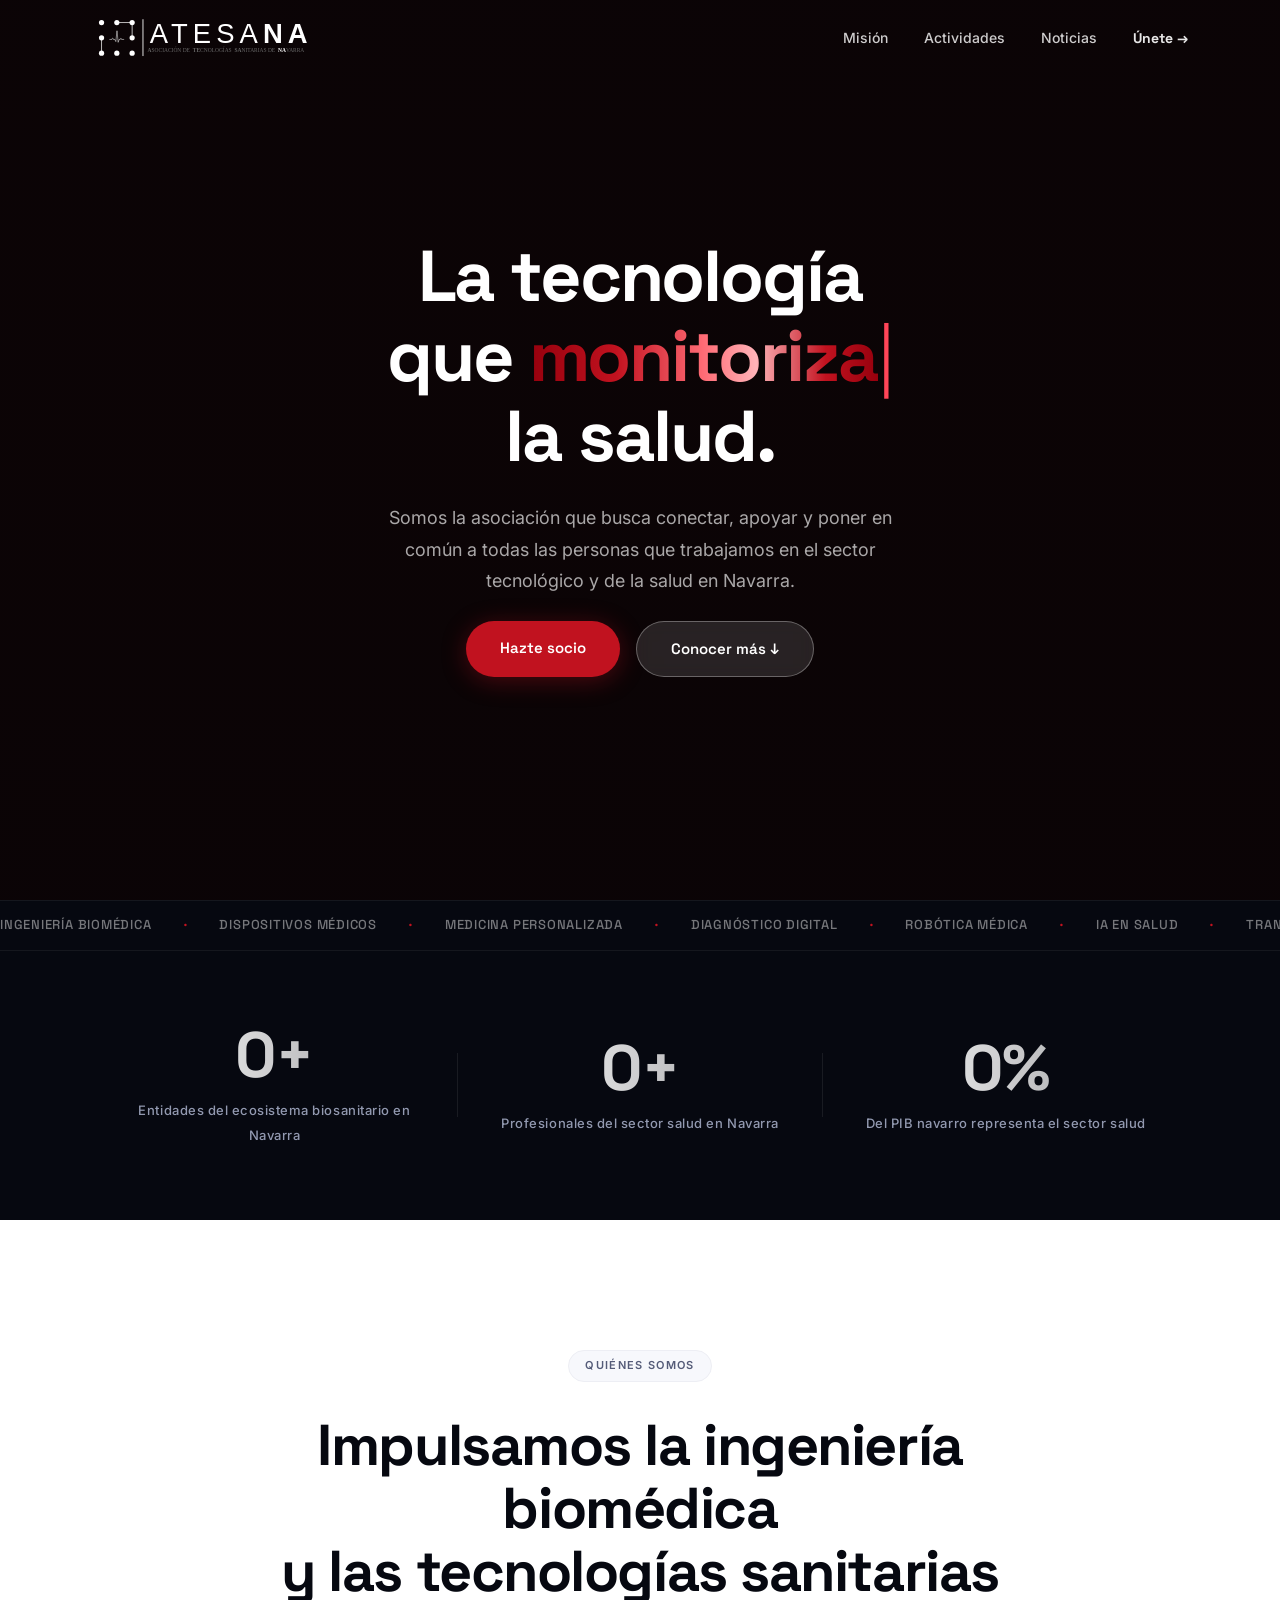
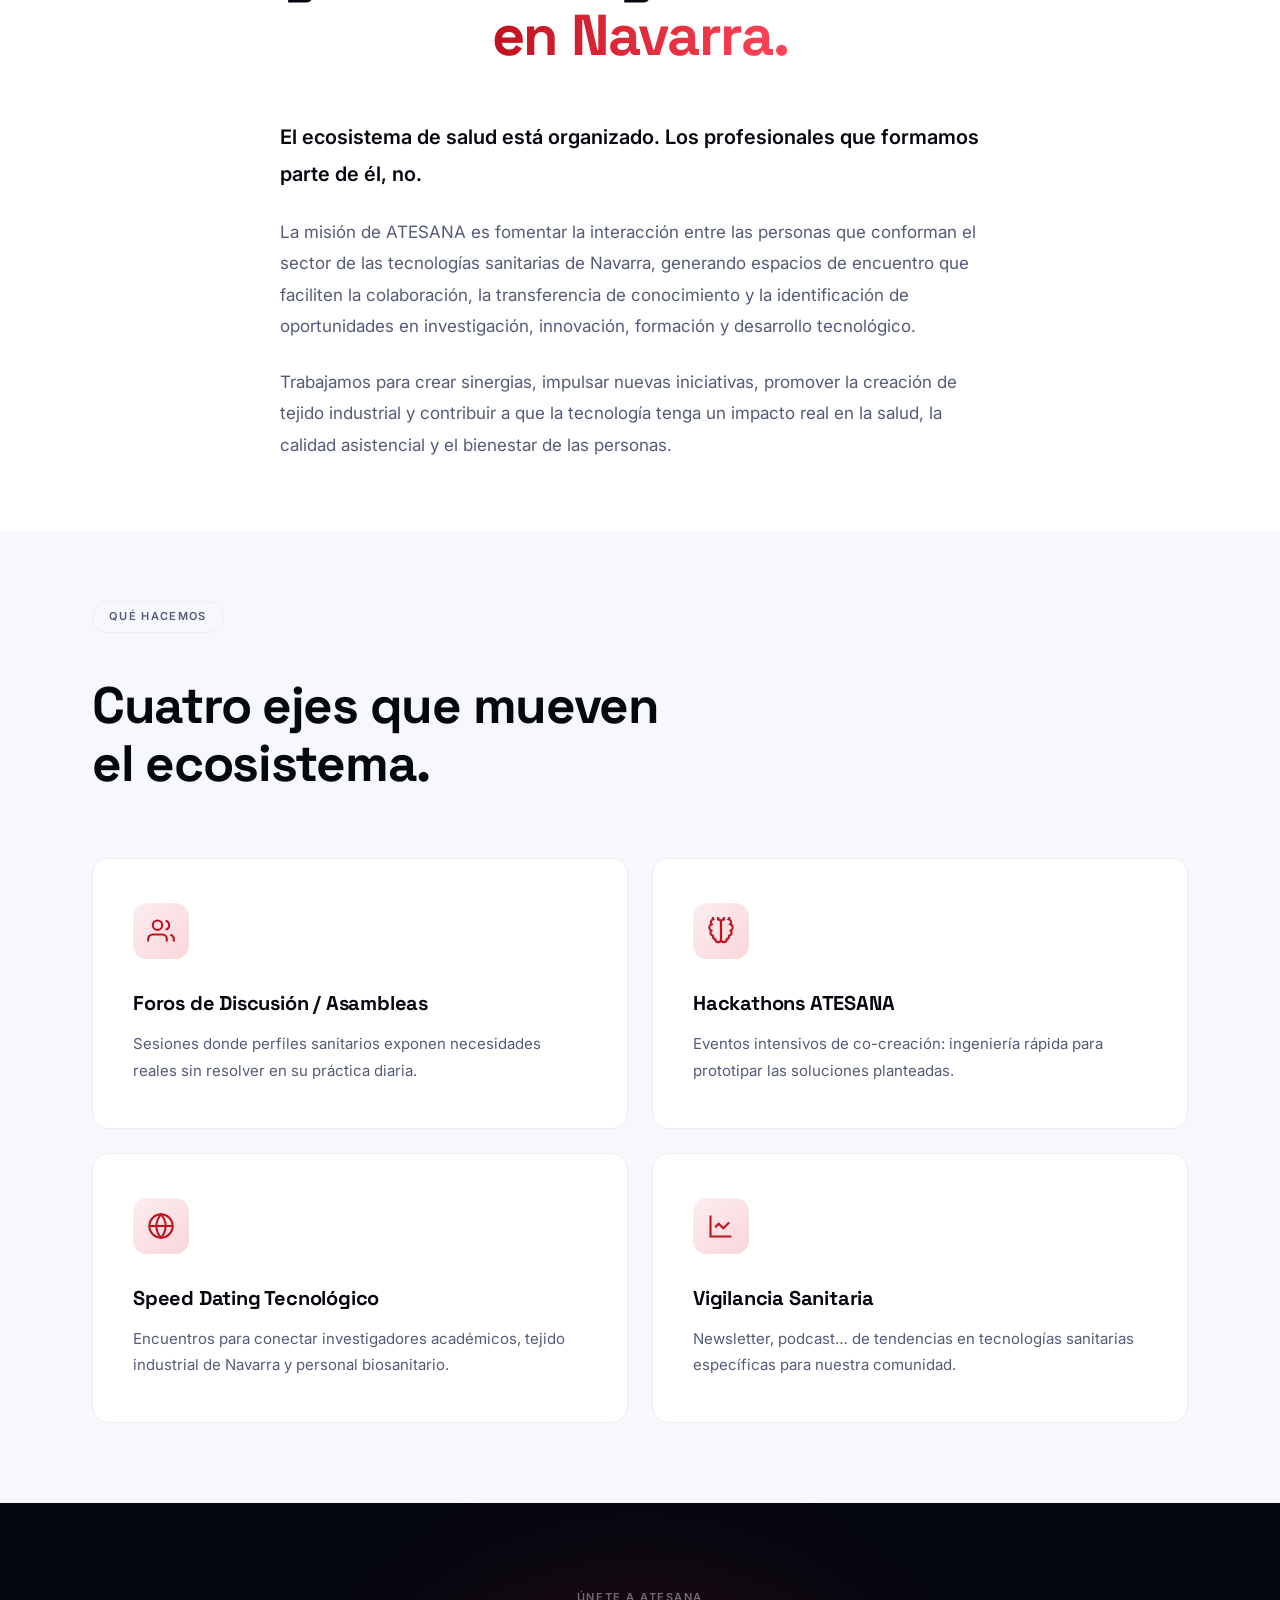
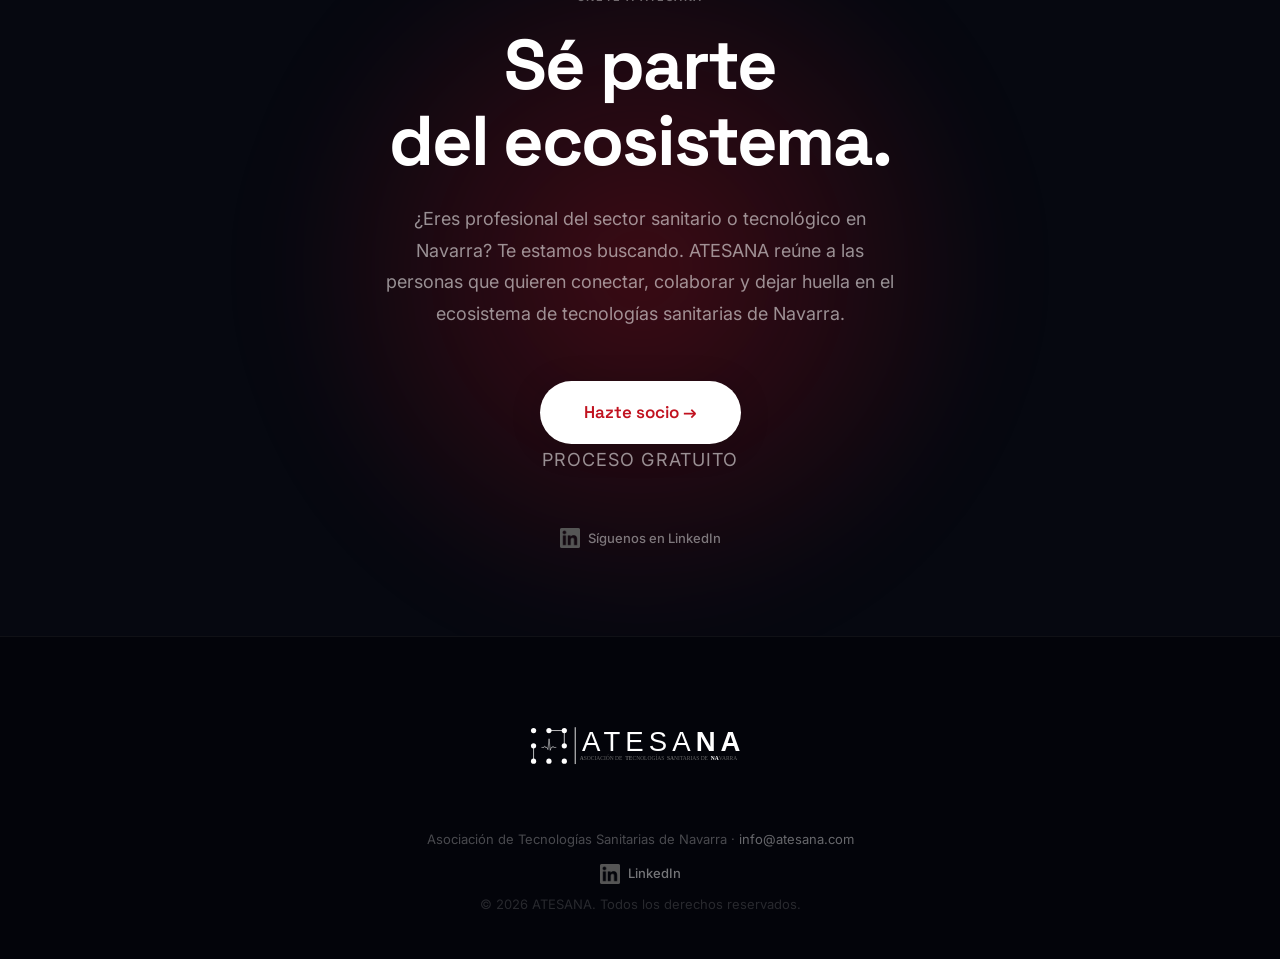
==== commit 153ee214: "Actualizar texto CTA: reemplazar mensaje de primeros miembros Co-Authored-By: Claude Sonnet 4.6 <nor" ====
--- a/index.html
+++ b/index.html
@@ -203,9 +203,9 @@
       <span class="eyebrow eyebrow-white">Únete a ATESANA</span>
       <h2>Sé parte<br />del ecosistema.</h2>
       <p>
-        Estamos buscando a los primeros miembros de ATESANA. Si eres profesional,
-        investigador o estudiante de ingeniería biomédica o tecnologías sanitarias
-        en Navarra, tu sitio está aquí.
+        ¿Eres profesional del sector sanitario o tecnológico en Navarra? Te estamos buscando.
+        ATESANA reúne a las personas que quieren conectar, colaborar y dejar huella
+        en el ecosistema de tecnologías sanitarias de Navarra.
       </p>
       <a href="https://docs.google.com/forms/d/e/1FAIpQLScnvJoT0B8Ntty9Krdf-9sTuZpqs_pztrexTk3yPYQYwxXymA/viewform" target="_blank" rel="noopener noreferrer" class="btn btn-white">
         Hazte socio →
--- a/style.css
+++ b/style.css
@@ -576,15 +576,25 @@
 .article-back {
   display: inline-flex;
   align-items: center;
-  gap: 6px;
+  gap: 8px;
+  font-family: var(--font-head);
   font-size: 13px;
-  font-weight: 500;
-  color: var(--gray-400);
+  font-weight: 600;
+  color: var(--gray-600);
   text-decoration: none;
-  margin-bottom: 28px;
-  transition: color .2s;
-}
-.article-back:hover { color: var(--black); }
+  margin-bottom: 36px;
+  padding: 10px 20px;
+  border-radius: 100px;
+  border: 1.5px solid var(--gray-100);
+  background: var(--gray-50);
+  transition: all .2s;
+}
+.article-back:hover {
+  background: var(--gray-100);
+  color: var(--black);
+  border-color: var(--gray-400);
+  transform: translateX(-3px);
+}
 .article-meta {
   display: flex;
   align-items: center;
@@ -592,6 +602,7 @@
   gap: 12px;
   margin-bottom: 16px;
 }
+.article-meta .news-badge { margin-bottom: 0; }
 .article-date {
   font-size: 13px;
   color: var(--gray-400);
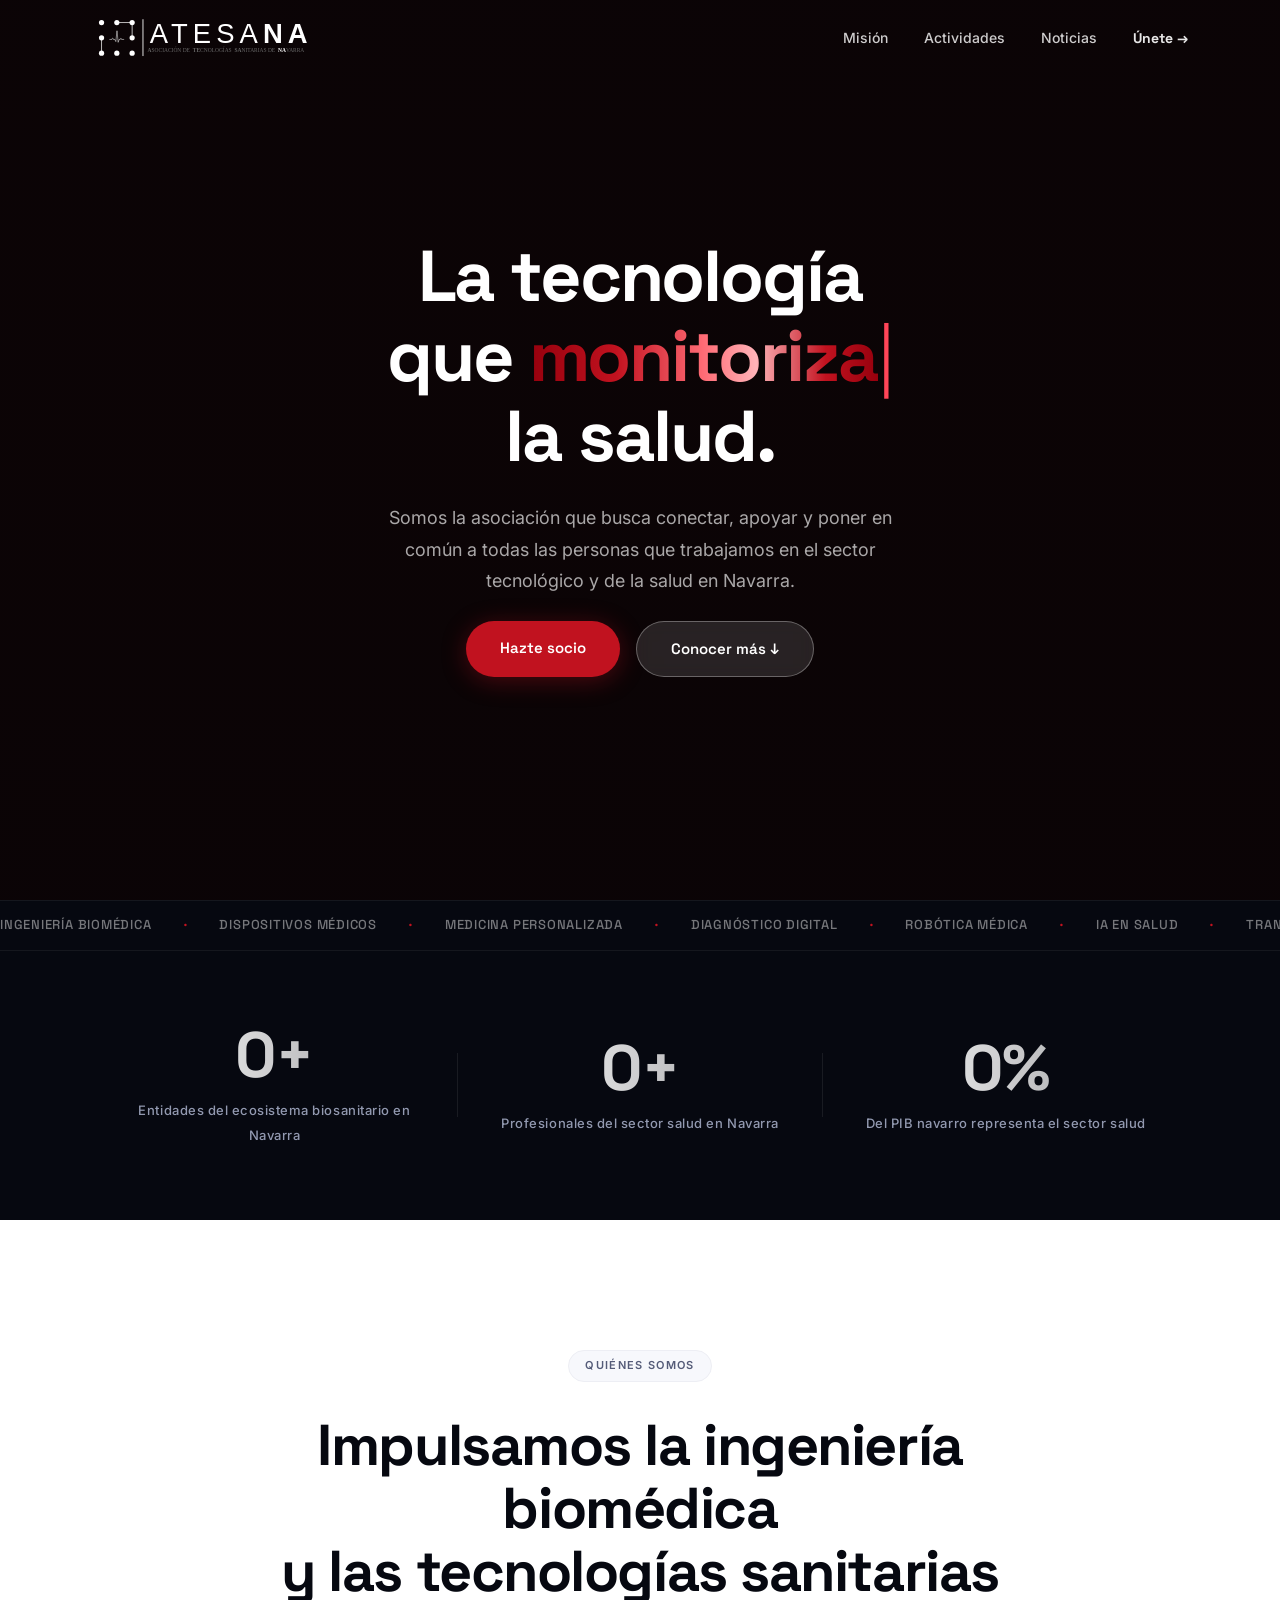
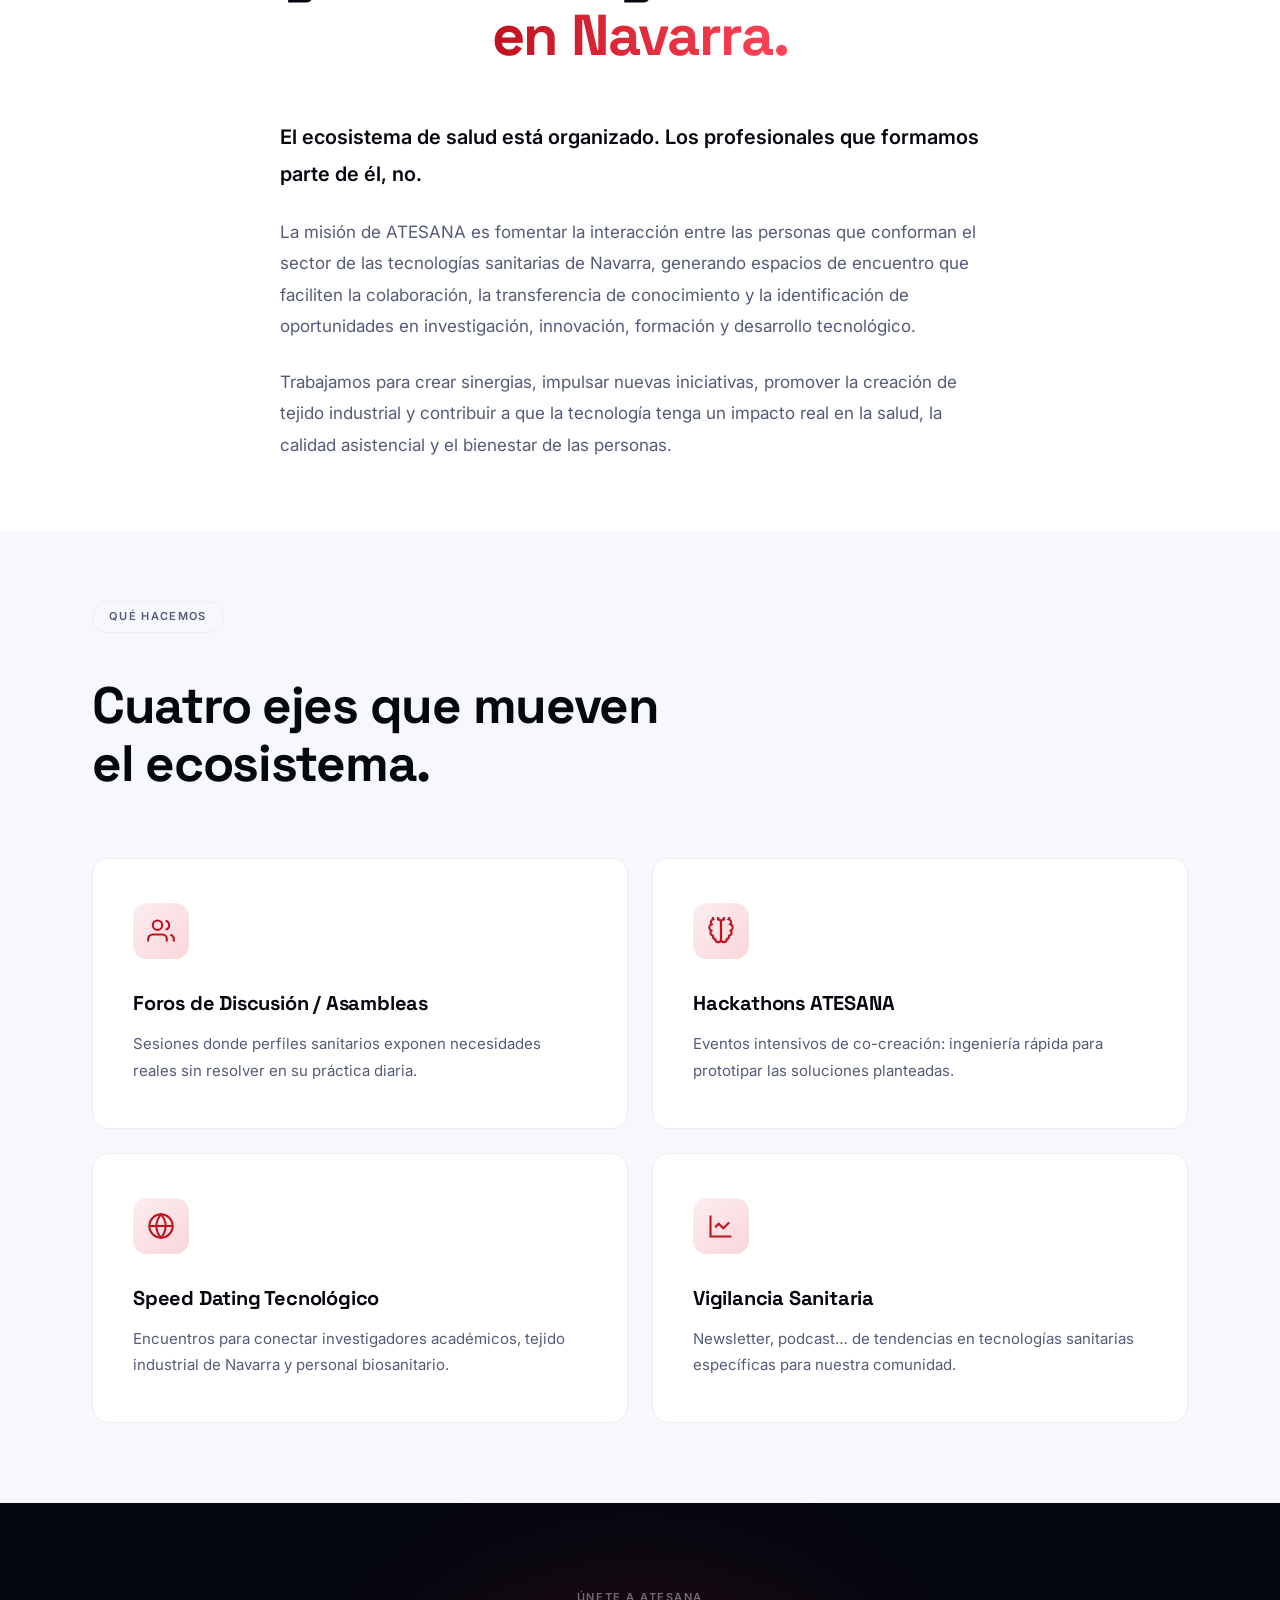
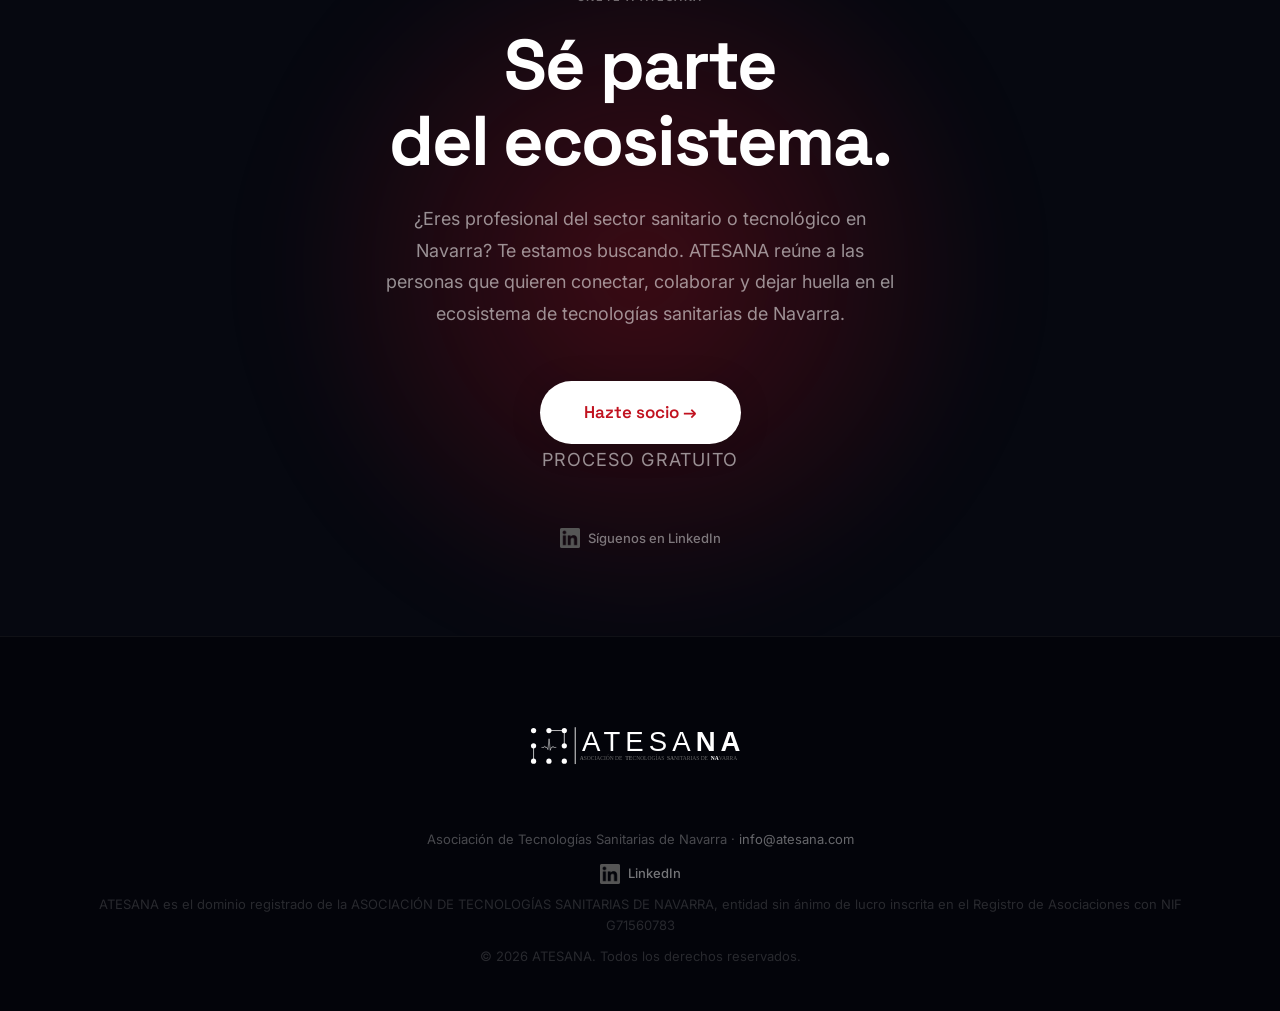
==== commit 5c59f97e: "Añadir aviso legal del dominio y NIF en el footer Co-Authored-By: Claude Sonnet 5 <noreply@anthropic" ====
--- a/index.html
+++ b/index.html
@@ -227,6 +227,7 @@
         <img src="gray.png" alt="LinkedIn" class="linkedin-logo-img" width="20" height="20" style="width:20px;height:20px;object-fit:contain;flex-shrink:0;" />
         LinkedIn
       </a>
+      <p class="footer-copy">ATESANA es el dominio registrado de la ASOCIACIÓN DE TECNOLOGÍAS SANITARIAS DE NAVARRA, entidad sin ánimo de lucro inscrita en el Registro de Asociaciones con NIF G71560783</p>
       <p class="footer-copy">© 2026 ATESANA. Todos los derechos reservados.</p>
     </div>
   </footer>
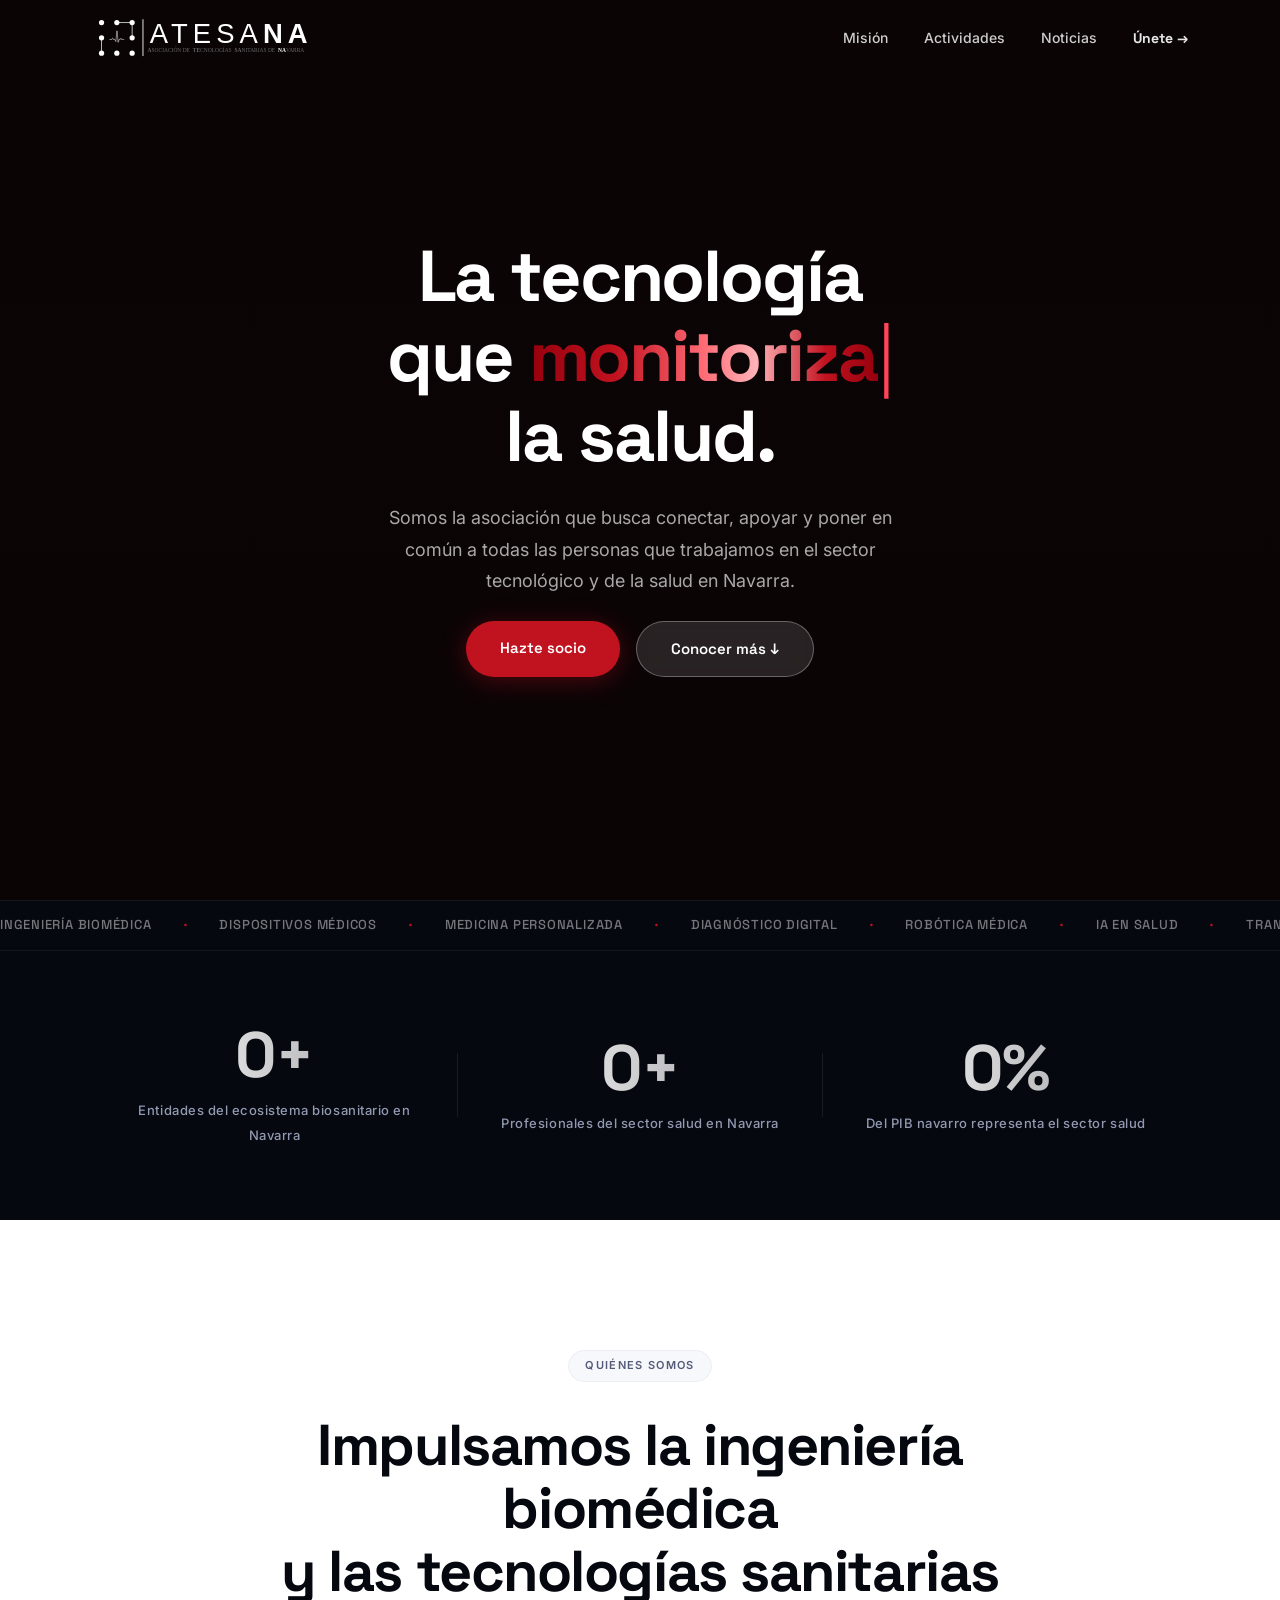
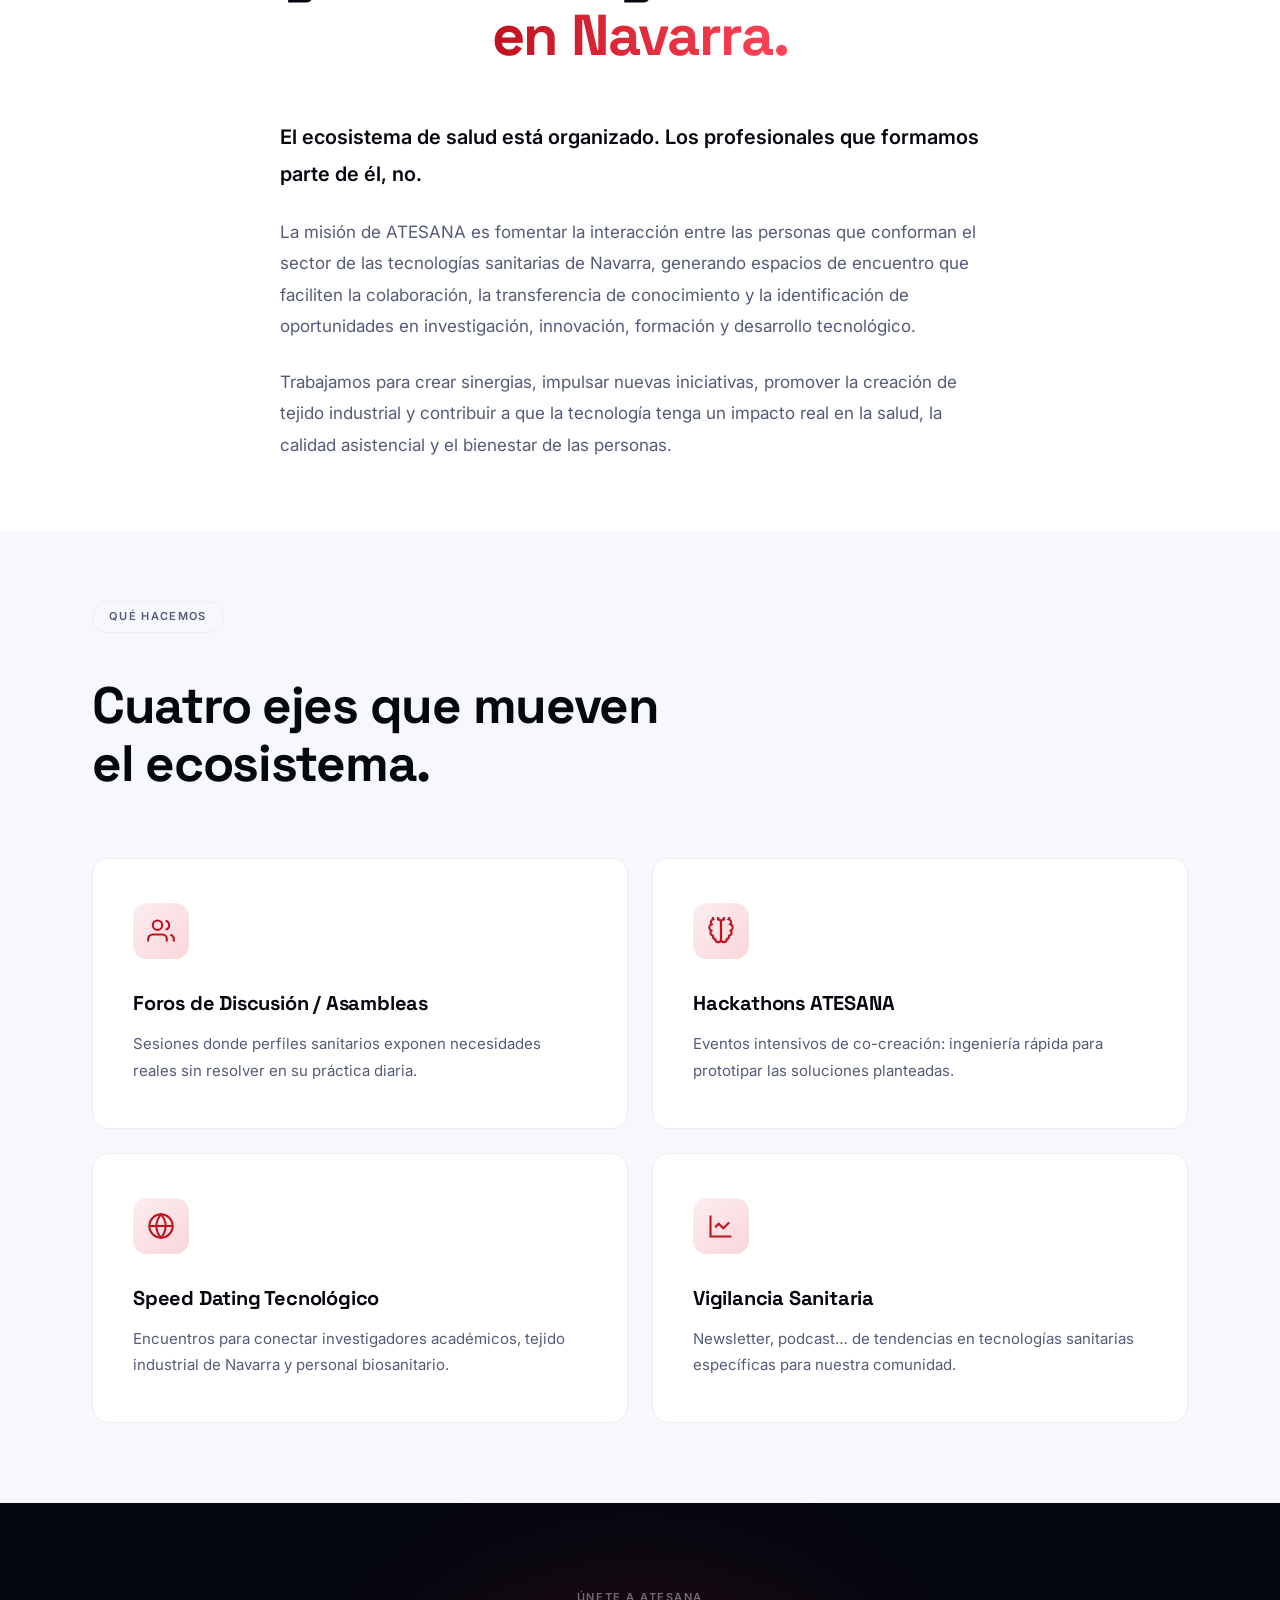
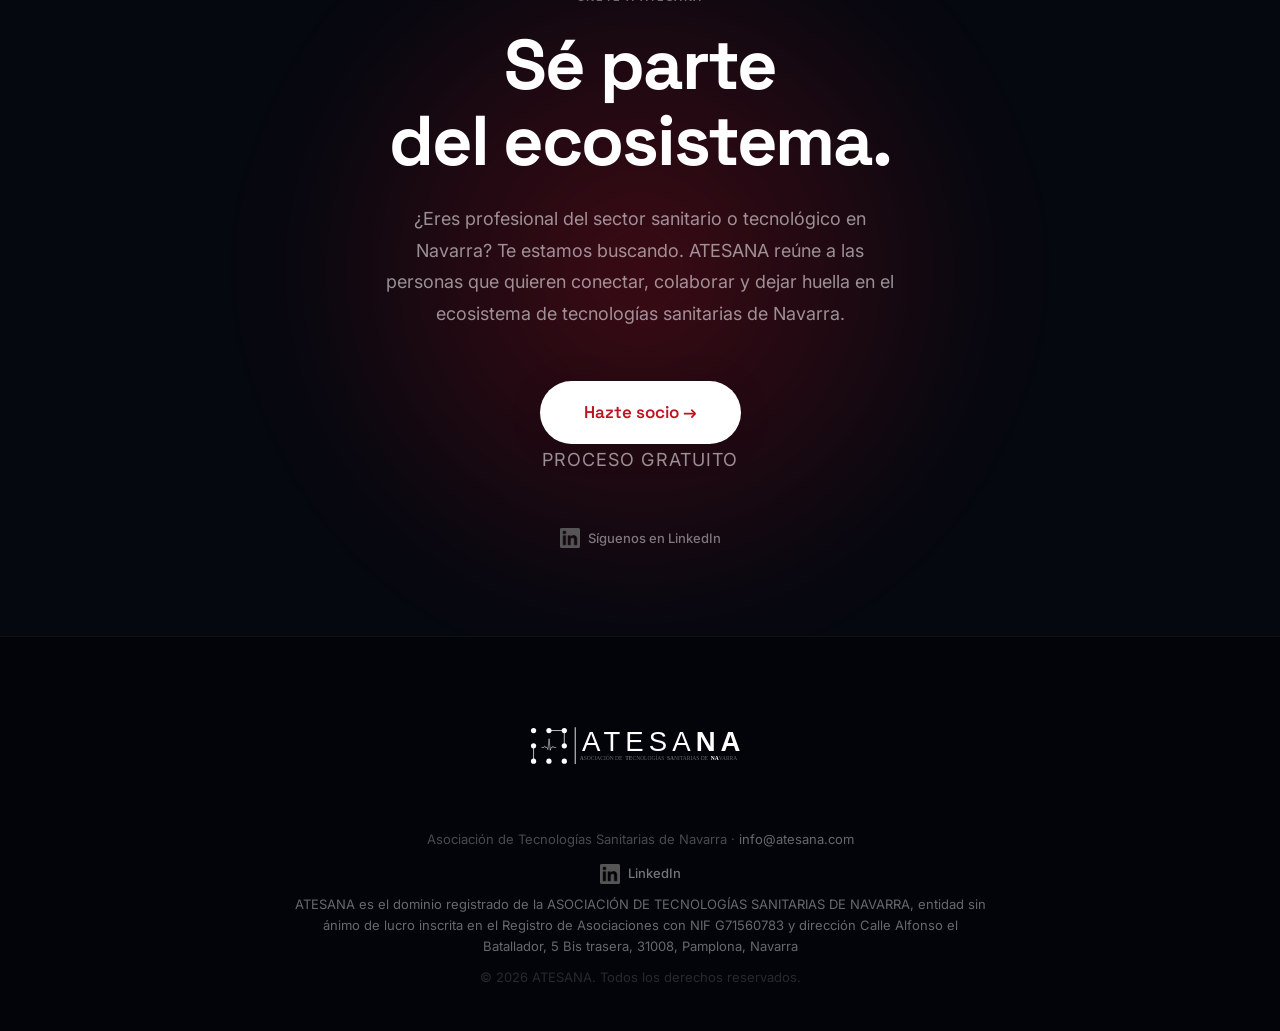
==== commit 31d67696: "Añadir dirección al aviso legal y mejorar su legibilidad Co-Authored-By: Claude Sonnet 5 <noreply@an" ====
--- a/index.html
+++ b/index.html
@@ -227,7 +227,7 @@
         <img src="gray.png" alt="LinkedIn" class="linkedin-logo-img" width="20" height="20" style="width:20px;height:20px;object-fit:contain;flex-shrink:0;" />
         LinkedIn
       </a>
-      <p class="footer-copy">ATESANA es el dominio registrado de la ASOCIACIÓN DE TECNOLOGÍAS SANITARIAS DE NAVARRA, entidad sin ánimo de lucro inscrita en el Registro de Asociaciones con NIF G71560783</p>
+      <p class="footer-legal">ATESANA es el dominio registrado de la ASOCIACIÓN DE TECNOLOGÍAS SANITARIAS DE NAVARRA, entidad sin ánimo de lucro inscrita en el Registro de Asociaciones con NIF G71560783 y dirección Calle Alfonso el Batallador, 5 Bis trasera, 31008, Pamplona, Navarra</p>
       <p class="footer-copy">© 2026 ATESANA. Todos los derechos reservados.</p>
     </div>
   </footer>
--- a/style.css
+++ b/style.css
@@ -552,6 +552,12 @@
 .footer p a { color: rgba(255,255,255,.4); text-decoration: none; }
 .footer p a:hover { color: rgba(255,255,255,.75); }
 .footer-copy { font-size: 12px; color: rgba(255,255,255,.15) !important; }
+.footer-legal {
+  font-size: 12px;
+  color: rgba(255,255,255,.4) !important;
+  max-width: 700px;
+  line-height: 1.6;
+}
 .linkedin-link {
   display: inline-flex;
   align-items: center;
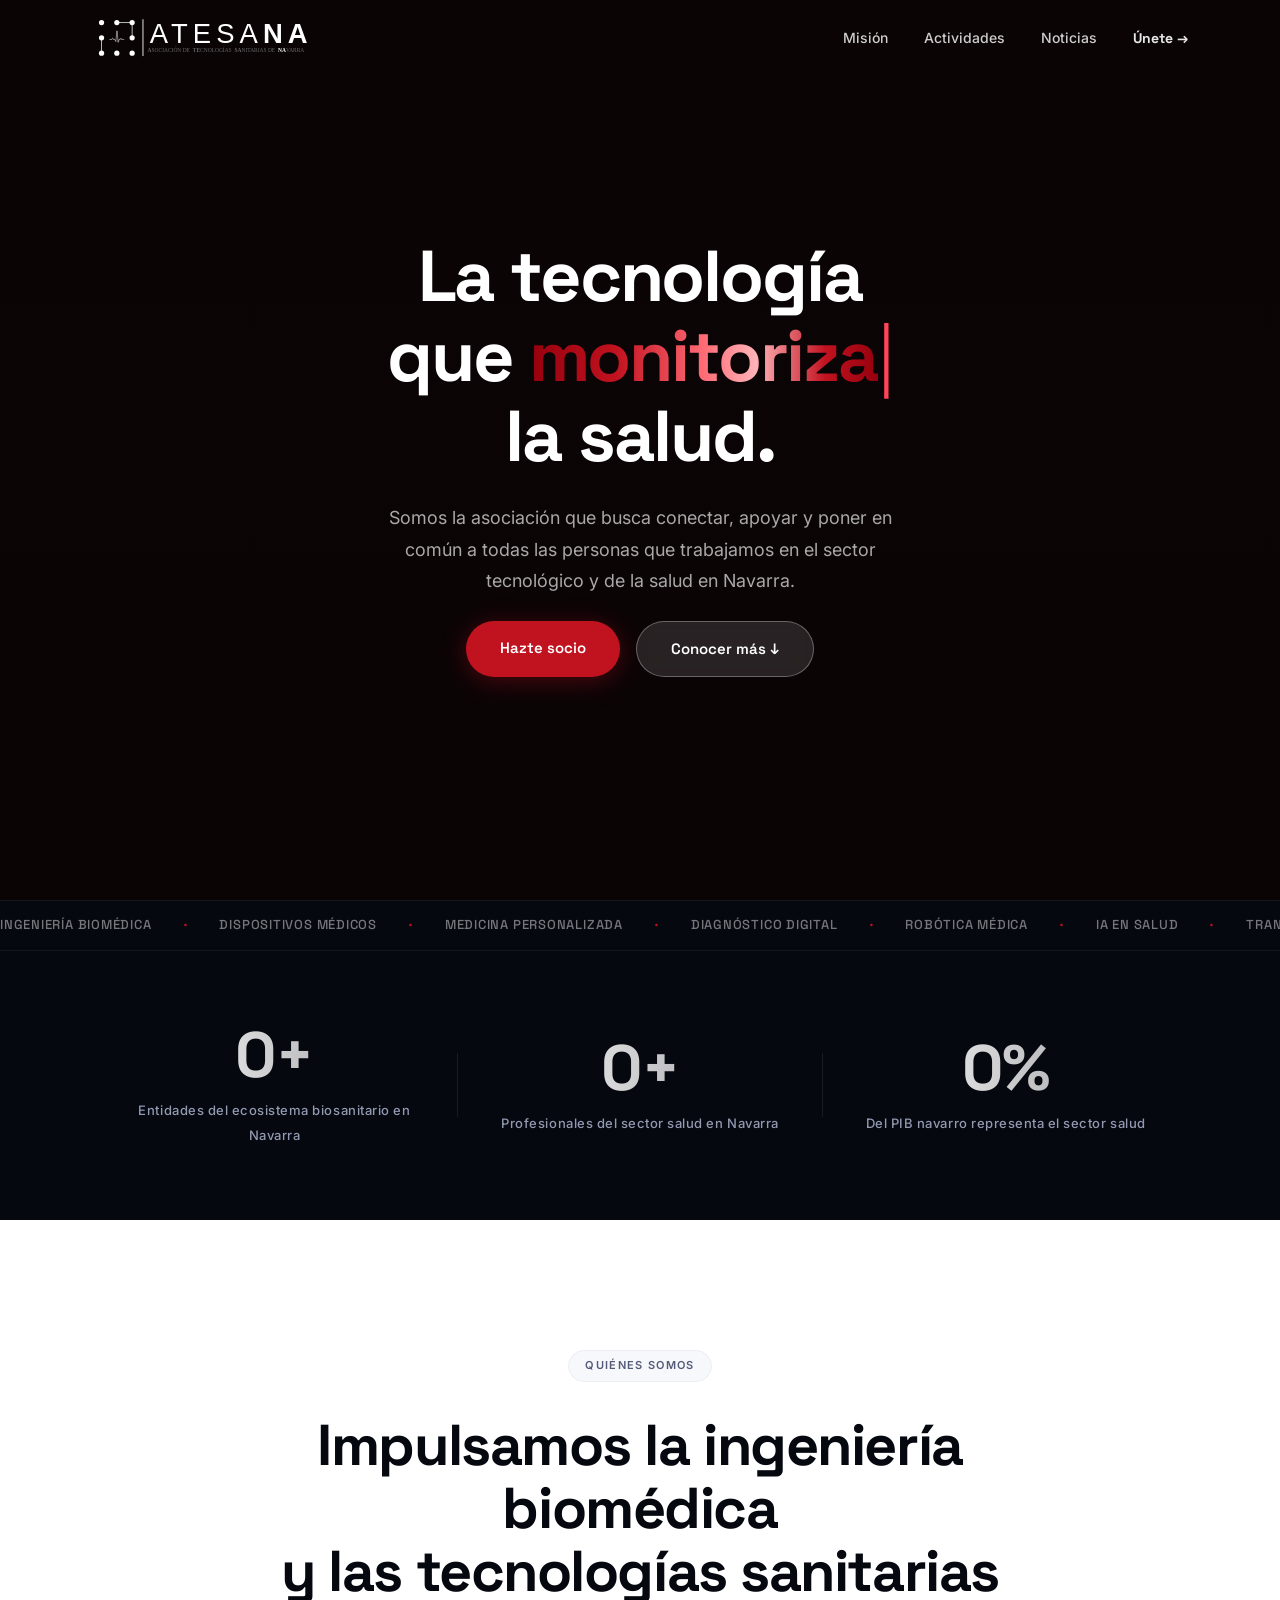
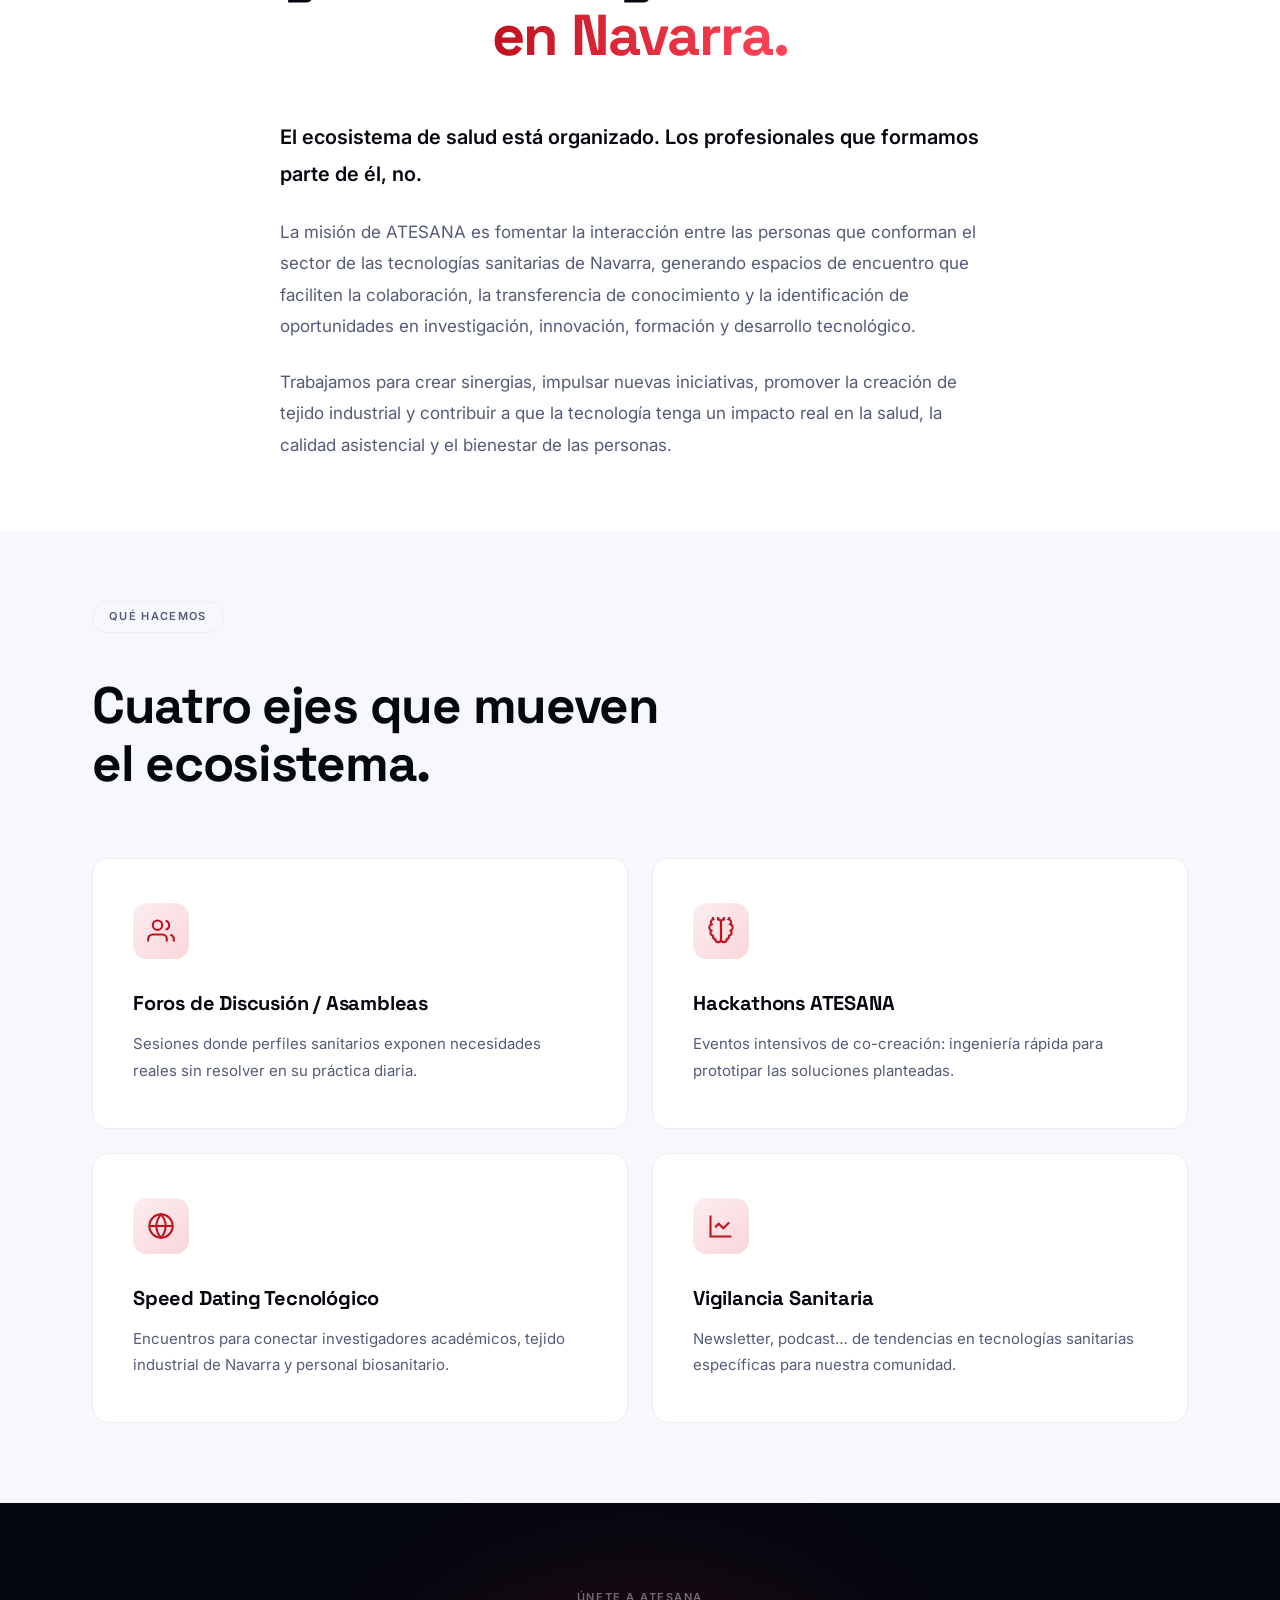
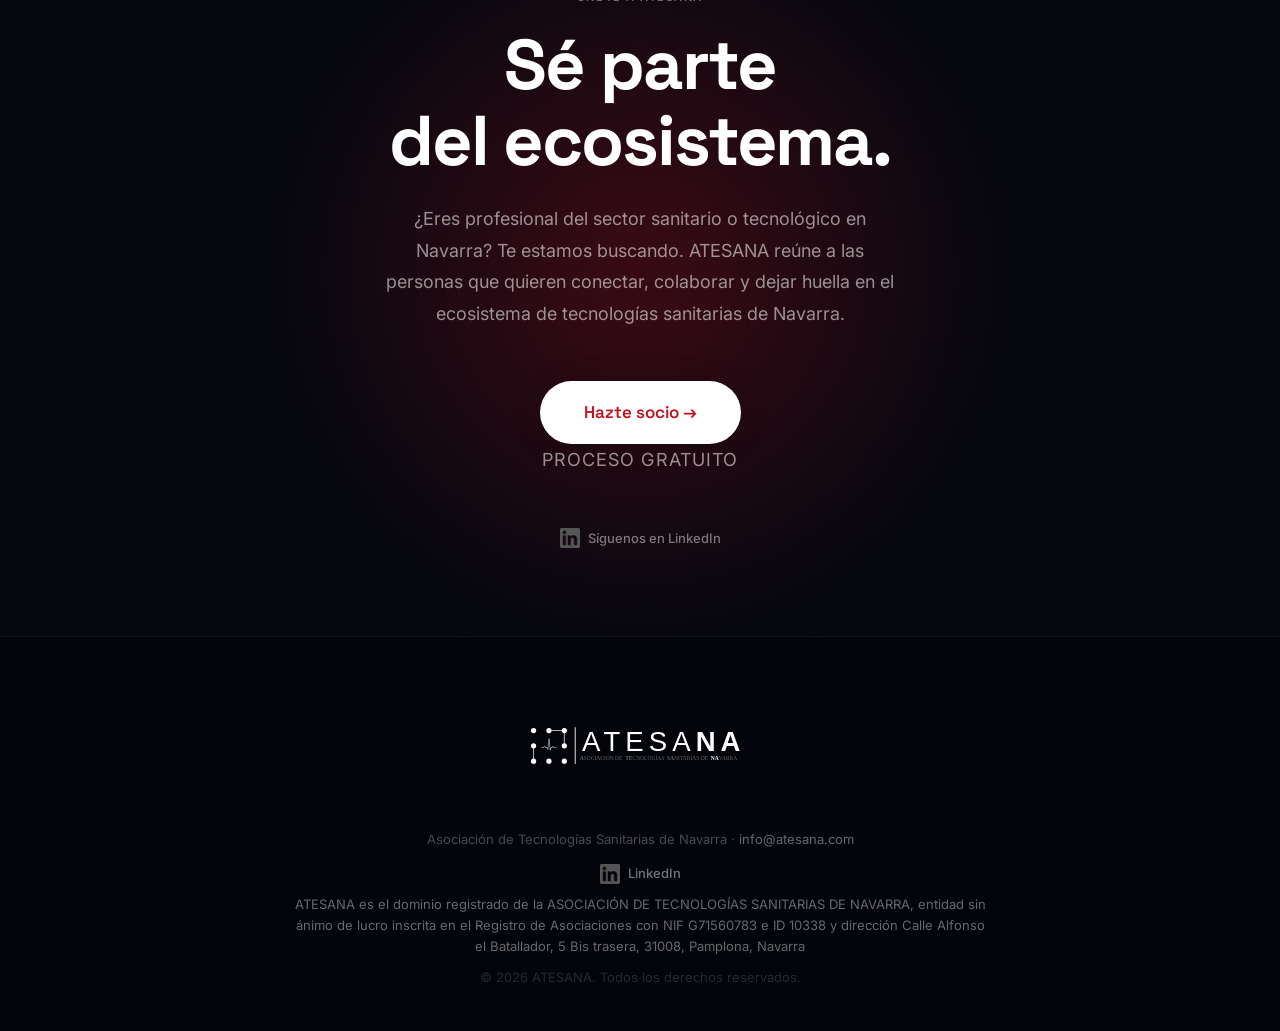
==== commit 4534730a: "Añadir ID del Registro de Asociaciones al aviso legal del footer Co-Authored-By: Claude Opus 5 <nore" ====
--- a/index.html
+++ b/index.html
@@ -227,7 +227,7 @@
         <img src="gray.png" alt="LinkedIn" class="linkedin-logo-img" width="20" height="20" style="width:20px;height:20px;object-fit:contain;flex-shrink:0;" />
         LinkedIn
       </a>
-      <p class="footer-legal">ATESANA es el dominio registrado de la ASOCIACIÓN DE TECNOLOGÍAS SANITARIAS DE NAVARRA, entidad sin ánimo de lucro inscrita en el Registro de Asociaciones con NIF G71560783 y dirección Calle Alfonso el Batallador, 5 Bis trasera, 31008, Pamplona, Navarra</p>
+      <p class="footer-legal">ATESANA es el dominio registrado de la ASOCIACIÓN DE TECNOLOGÍAS SANITARIAS DE NAVARRA, entidad sin ánimo de lucro inscrita en el Registro de Asociaciones con NIF G71560783 e ID 10338 y dirección Calle Alfonso el Batallador, 5 Bis trasera, 31008, Pamplona, Navarra</p>
       <p class="footer-copy">© 2026 ATESANA. Todos los derechos reservados.</p>
     </div>
   </footer>
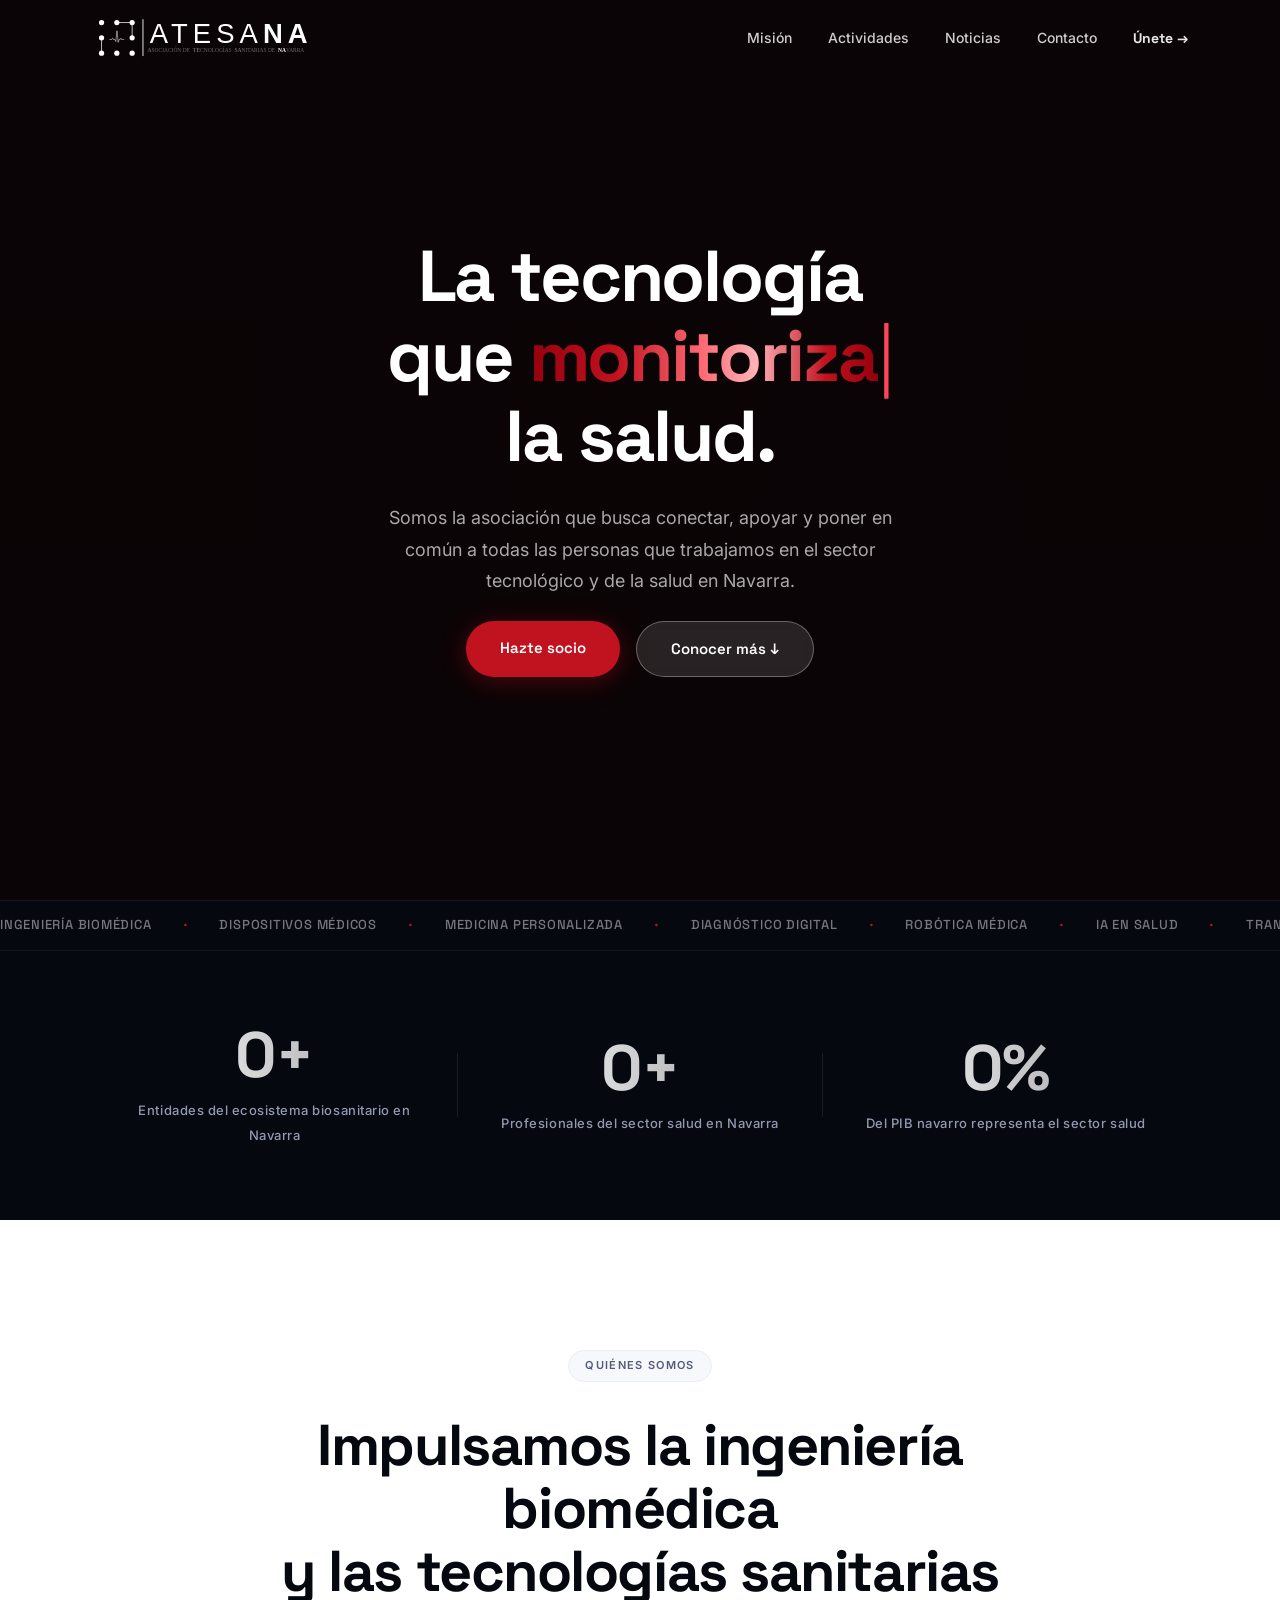
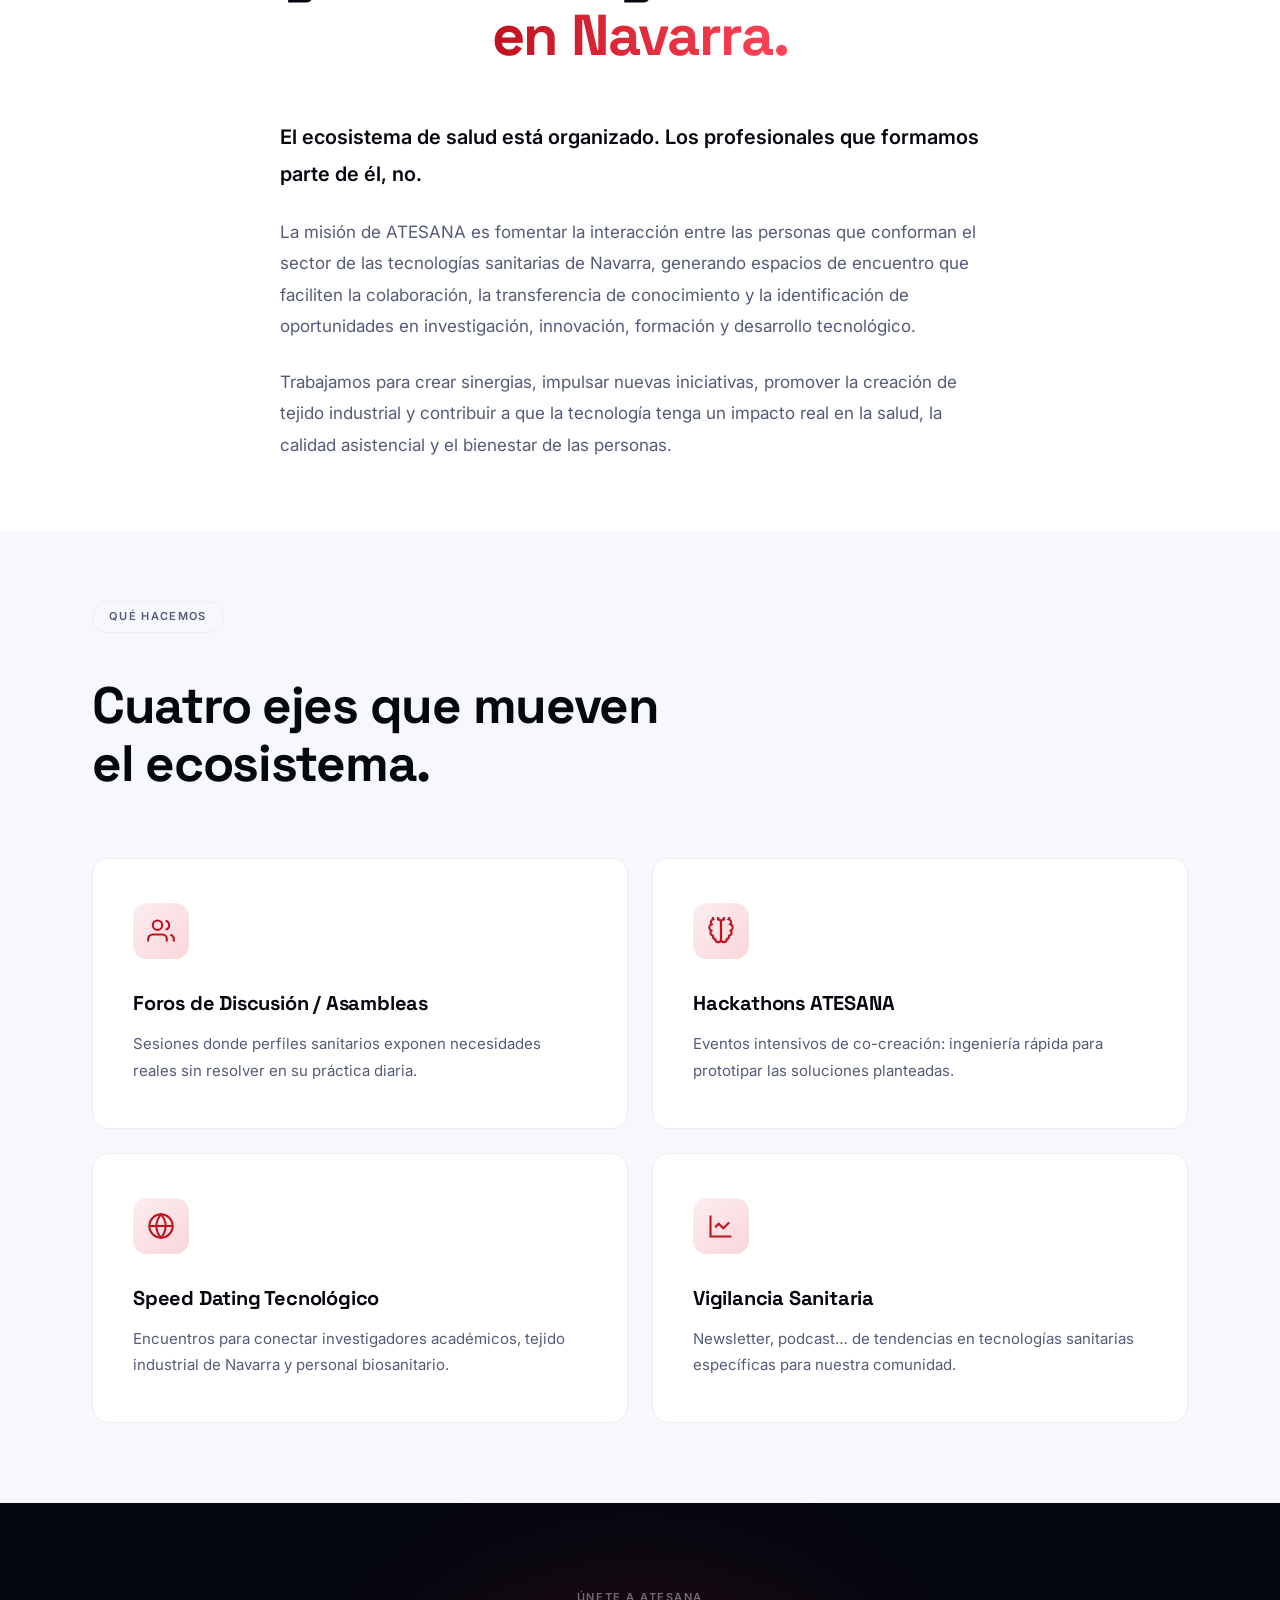
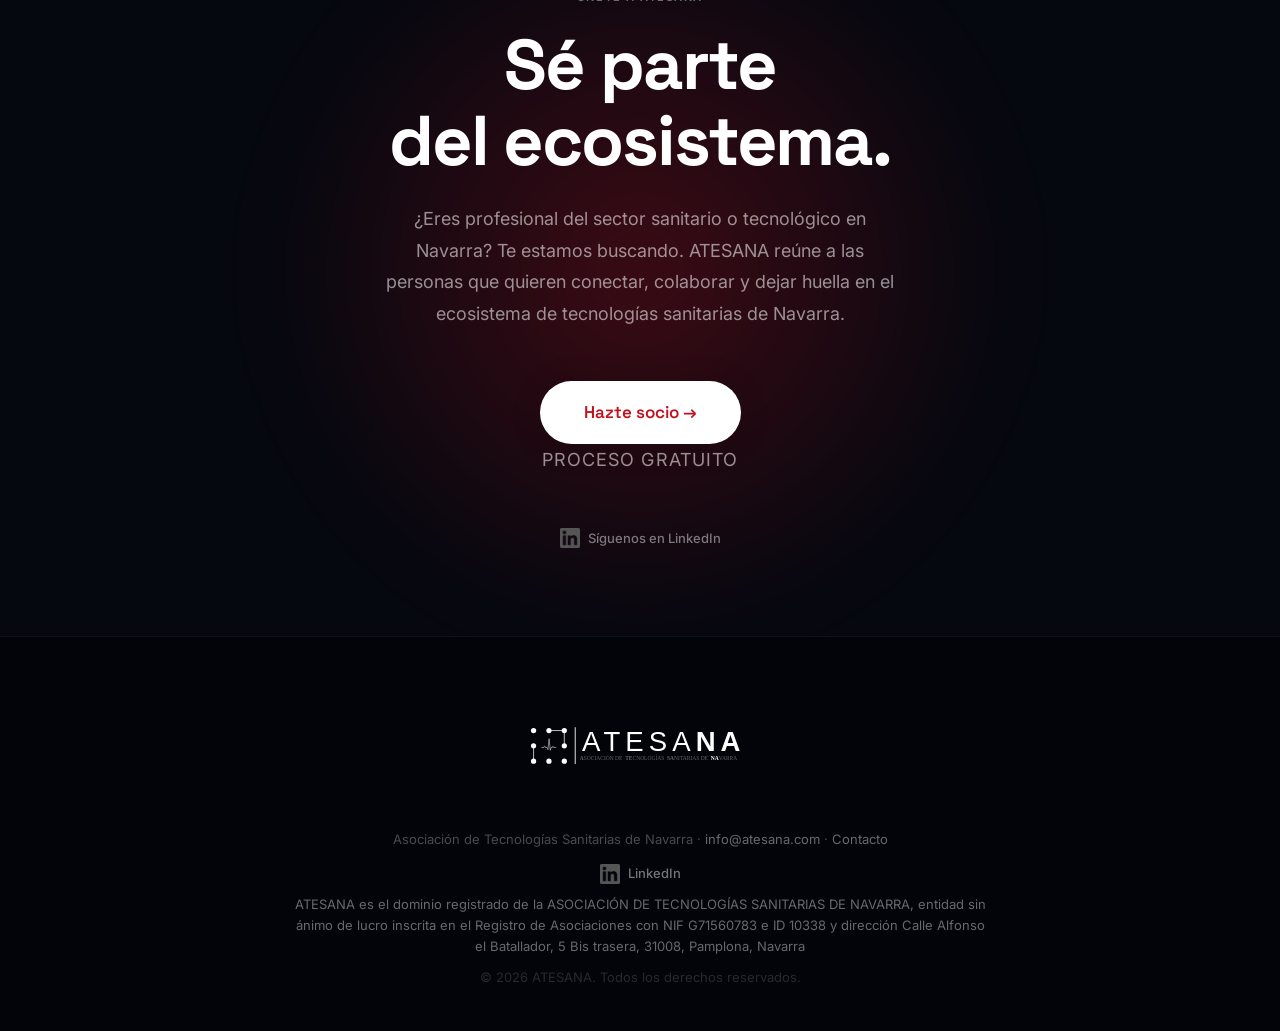
==== commit 88433884: "Añadir página de contacto con formulario por categorías Nueva página contacto.html con formulario pr" ====
--- a/index.html
+++ b/index.html
@@ -24,6 +24,7 @@
         <a href="#mision">Misión</a>
         <a href="#actividades">Actividades</a>
         <a href="noticias.html">Noticias</a>
+        <a href="contacto.html">Contacto</a>
         <a href="#afiliacion" class="btn-nav">Únete →</a>
       </nav>
       <button class="hamburger" id="hamburger" aria-label="Abrir menú">
@@ -222,7 +223,7 @@
   <footer class="footer">
     <div class="container footer-inner">
       <img src="logo_blanco.svg" alt="ATESANA" class="footer-logo-img" />
-      <p>Asociación de Tecnologías Sanitarias de Navarra · <a href="mailto:info@atesana.com">info@atesana.com</a></p>
+      <p>Asociación de Tecnologías Sanitarias de Navarra · <a href="mailto:info@atesana.com">info@atesana.com</a> · <a href="contacto.html">Contacto</a></p>
       <a href="https://www.linkedin.com/company/atesana/" target="_blank" rel="noopener noreferrer" class="linkedin-link linkedin-link-footer">
         <img src="gray.png" alt="LinkedIn" class="linkedin-logo-img" width="20" height="20" style="width:20px;height:20px;object-fit:contain;flex-shrink:0;" />
         LinkedIn
--- a/style.css
+++ b/style.css
@@ -677,9 +677,10 @@
 .page-header-sub {
   font-size: 15px;
   color: var(--gray-400);
-  max-width: 480px;
+  max-width: 560px;
   margin: 0 auto;
   line-height: 1.65;
+  text-wrap: balance;
 }
 
 /* ===== News section ===== */
@@ -781,6 +782,147 @@
   margin-top: auto;
 }
 .news-card-link:hover { color: var(--blue-dk); }
+
+/* ===== Formulario de contacto ===== */
+.sr-only {
+  position: absolute;
+  width: 1px; height: 1px;
+  padding: 0; margin: -1px;
+  overflow: hidden;
+  clip-path: inset(50%);
+  white-space: nowrap;
+  border: 0;
+}
+
+.contacto-section { padding: 60px 0 100px; background: var(--gray-50); }
+.form-card {
+  max-width: 640px;
+  margin: 0 auto;
+  background: var(--white);
+  border: 1px solid var(--gray-100);
+  border-radius: var(--radius);
+  padding: 44px 40px;
+  box-shadow: 0 4px 28px rgba(6,8,16,.05);
+}
+
+/* Chips de motivo */
+.chips { border: 0; margin-bottom: 32px; }
+.chips legend {
+  font-family: var(--font-head);
+  font-size: 13px;
+  font-weight: 700;
+  letter-spacing: .04em;
+  text-transform: uppercase;
+  color: var(--gray-400);
+  margin-bottom: 14px;
+  padding: 0;
+}
+.chips-list { display: flex; flex-wrap: wrap; gap: 10px; }
+.chip-label {
+  display: inline-block;
+  padding: 10px 20px;
+  border-radius: 100px;
+  border: 1.5px solid var(--gray-100);
+  background: var(--white);
+  font-family: var(--font-head);
+  font-size: 14px;
+  font-weight: 600;
+  color: var(--gray-600);
+  cursor: pointer;
+  transition: all .2s ease;
+  user-select: none;
+}
+.chip-label:hover { border-color: var(--gray-400); color: var(--black); }
+.chip input:checked + .chip-label {
+  background: var(--blue);
+  border-color: var(--blue);
+  color: var(--white);
+  box-shadow: 0 4px 18px rgba(193,18,31,.28);
+}
+.chip input:focus-visible + .chip-label {
+  outline: 2px solid var(--blue);
+  outline-offset: 2px;
+}
+
+/* Campos */
+.field { margin-bottom: 20px; }
+.field-row { display: grid; grid-template-columns: 1fr 1fr; gap: 16px; margin-bottom: 20px; }
+.field-row .field { margin-bottom: 0; }
+.field label {
+  display: block;
+  font-family: var(--font-head);
+  font-size: 13px;
+  font-weight: 600;
+  letter-spacing: .03em;
+  color: var(--black);
+  margin-bottom: 8px;
+}
+.field-optional { color: var(--gray-400); font-weight: 400; }
+.field input,
+.field textarea {
+  width: 100%;
+  padding: 13px 16px;
+  border: 1.5px solid var(--gray-100);
+  border-radius: 12px;
+  background: var(--white);
+  font-family: var(--font-body);
+  font-size: 15px;
+  color: var(--black);
+  transition: border-color .2s ease, box-shadow .2s ease;
+}
+.field input::placeholder,
+.field textarea::placeholder { color: var(--gray-400); }
+.field input:focus,
+.field textarea:focus {
+  outline: none;
+  border-color: var(--blue);
+  box-shadow: 0 0 0 4px rgba(193,18,31,.12);
+}
+.field textarea { resize: vertical; min-height: 150px; line-height: 1.7; }
+
+/* Checkbox de privacidad */
+.field-check { display: flex; gap: 12px; align-items: flex-start; margin: 26px 0 28px; }
+.field-check input {
+  flex-shrink: 0;
+  width: 18px; height: 18px;
+  margin-top: 2px;
+  accent-color: var(--blue);
+  cursor: pointer;
+}
+.field-check label { font-size: 13px; color: var(--gray-600); line-height: 1.65; cursor: pointer; }
+.field-check label a { color: var(--blue); text-decoration: none; }
+.field-check label a:hover { text-decoration: underline; }
+
+.form-submit { width: 100%; border: none; font-size: 16px; }
+.form-submit:disabled { opacity: .6; cursor: not-allowed; transform: none; }
+
+.form-status { margin-top: 18px; font-size: 14px; line-height: 1.6; text-align: center; }
+.form-status:empty { display: none; }
+.form-status.is-error { color: var(--blue); }
+.form-status.is-error a { color: var(--blue); font-weight: 600; }
+
+/* Confirmación de envío */
+.form-success { text-align: center; padding: 20px 0; }
+.form-success-icon {
+  width: 60px; height: 60px;
+  margin: 0 auto 20px;
+  display: flex; align-items: center; justify-content: center;
+  border-radius: 50%;
+  background: rgba(193,18,31,.08);
+  color: var(--blue);
+}
+.form-success h2 {
+  font-family: var(--font-head);
+  font-size: 24px;
+  font-weight: 700;
+  letter-spacing: -.02em;
+  margin-bottom: 10px;
+}
+.form-success p { font-size: 15px; color: var(--gray-600); line-height: 1.75; }
+
+.form-alt { text-align: center; font-size: 14px; color: var(--gray-400); margin-top: 28px; }
+.form-alt a { color: var(--blue); text-decoration: none; font-weight: 600; }
+.form-alt a:hover { text-decoration: underline; }
 
 /* ===== Responsive ===== */
 @media (max-width: 900px) {
@@ -811,4 +953,8 @@
   .page-header { padding: 120px 0 48px; }
   .container { padding: 0 20px; }
   .card { padding: 32px 28px; }
-}
+  .contacto-section { padding: 40px 0 70px; }
+  .form-card { padding: 32px 24px; }
+  .field-row { grid-template-columns: 1fr; gap: 20px; }
+  .chip-label { font-size: 13px; padding: 9px 16px; }
+}
